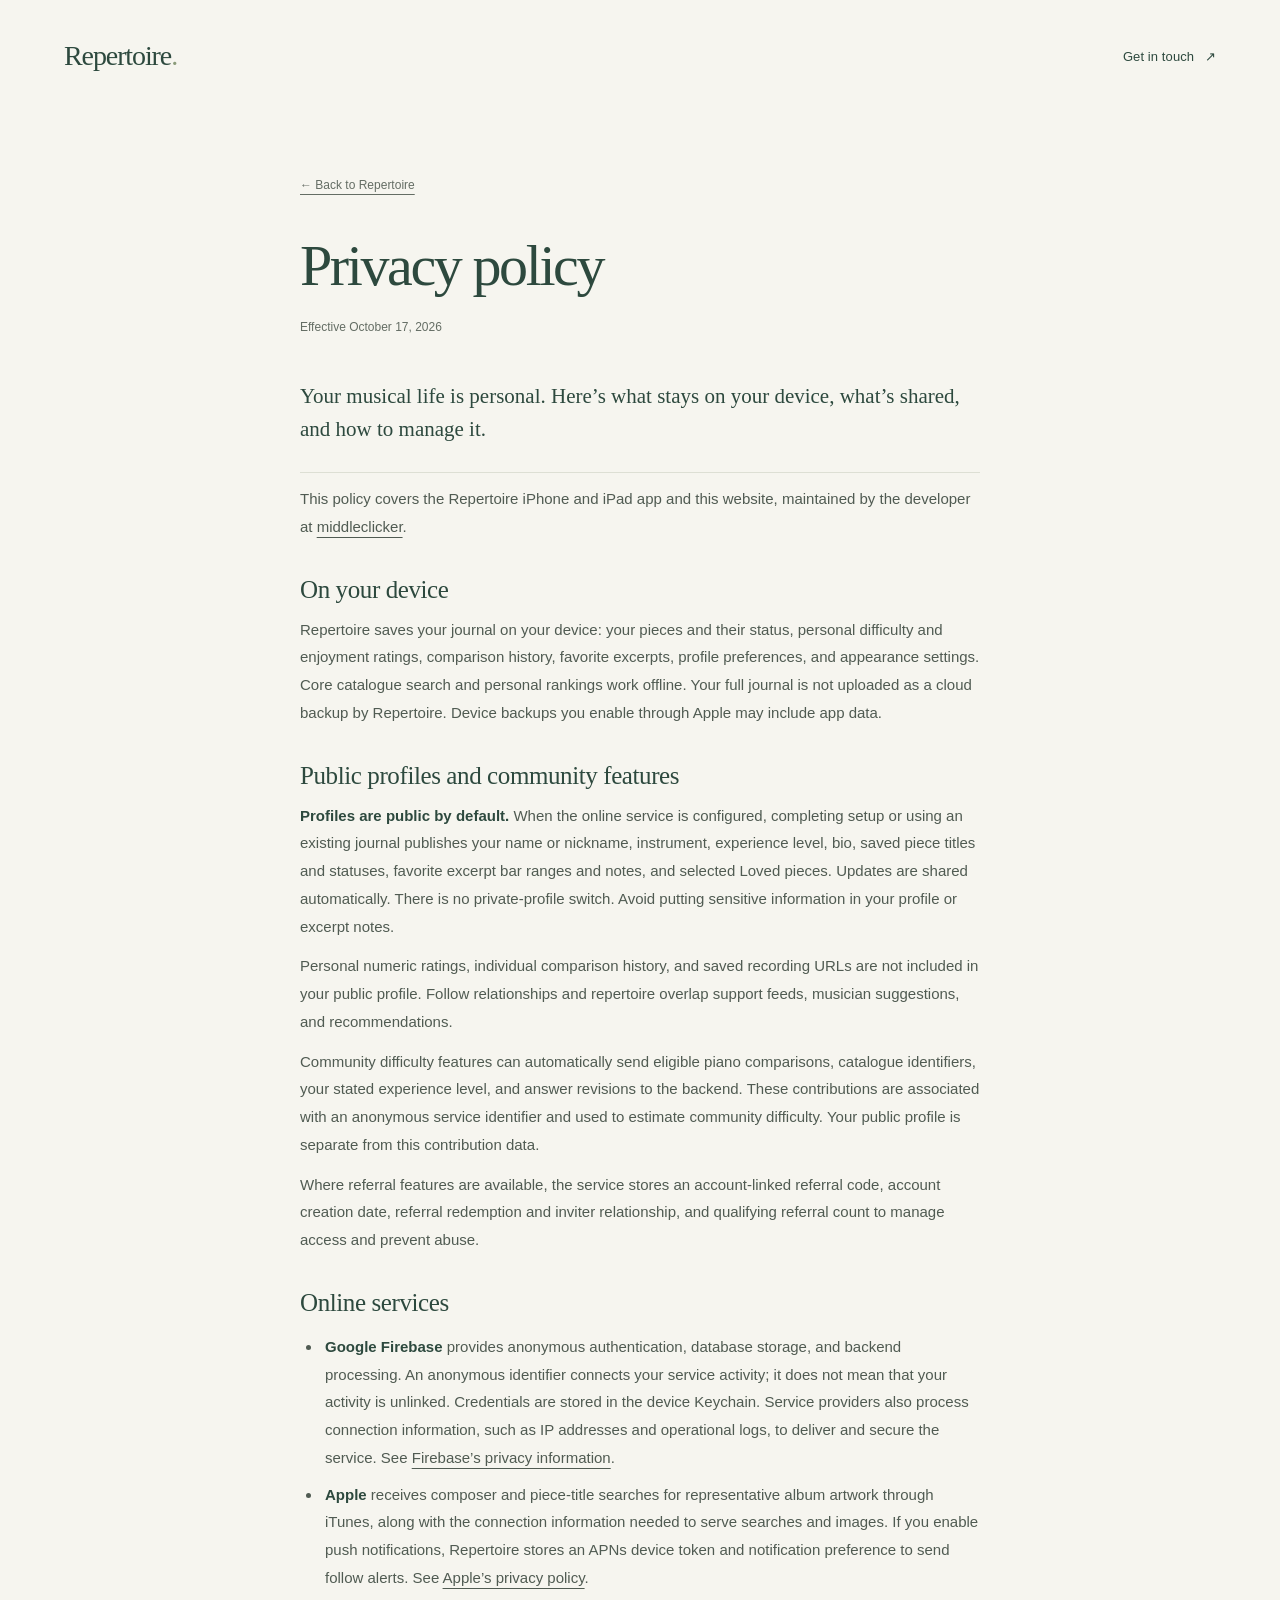
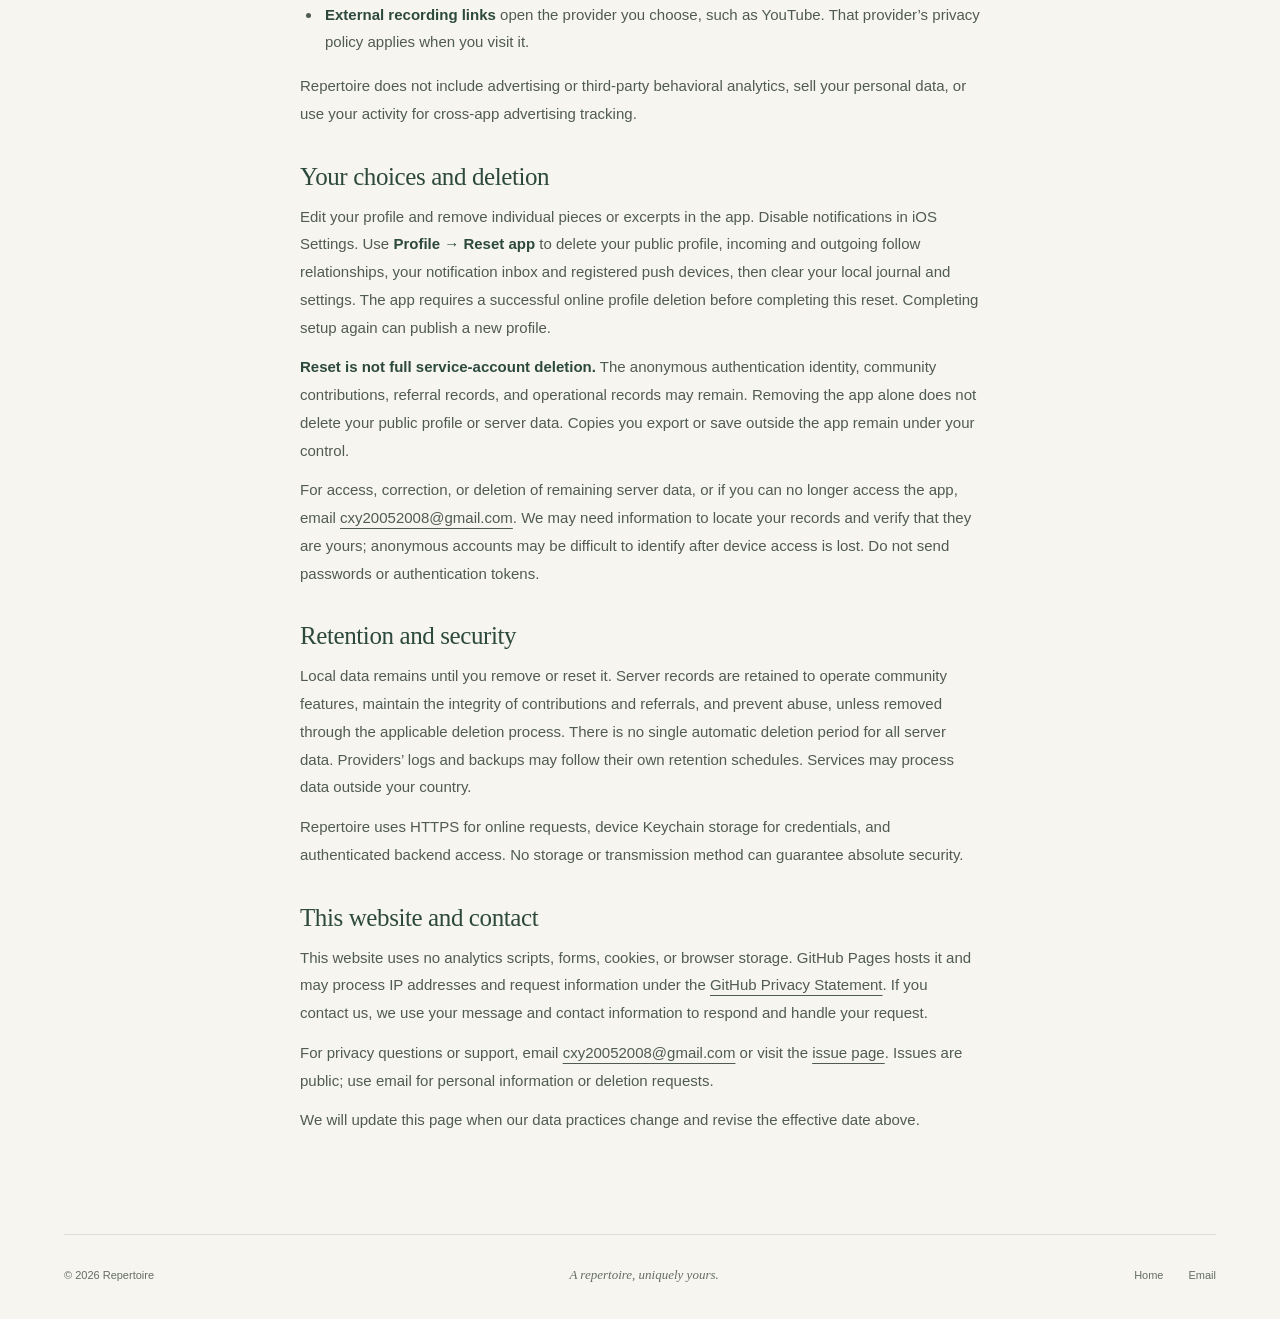
==== privacy/index.html @ 6a47030c "Create minimal Repertoire website and privacy policy" ====
<!doctype html>
<html lang="en">
<head>
  <meta charset="utf-8">
  <meta name="viewport" content="width=device-width, initial-scale=1">
  <meta name="theme-color" content="#f6f5ef">
  <title>Privacy policy — Repertoire</title>
  <meta name="description" content="How Repertoire handles your repertoire, public profile, community contributions, and privacy choices.">
  <link rel="icon" type="image/png" href="../assets/app-icon.png">
  <link rel="stylesheet" href="../styles.css">
</head>
<body>
  <a class="skip-link" href="#main">Skip to content</a>
  <div class="page">
    <header class="site-header">
      <a class="wordmark" href="../" aria-label="Repertoire home">Repertoire<span aria-hidden="true">.</span></a>
      <a class="quiet-link" href="https://github.com/middleclicker/RepertoirePublic/issues">Get in touch <span aria-hidden="true">↗</span></a>
    </header>
    <main id="main" class="policy">
      <a class="back-link" href="../">← Back to Repertoire</a>
      <h1>Privacy policy</h1>
      <p class="updated">Effective October 17, 2026</p>
      <p class="summary">Your musical life is personal. Here’s what stays on your device, what’s shared, and how to manage it.</p>
      <p>This policy covers the Repertoire iPhone and iPad app and this website, maintained by the developer at <a href="https://github.com/middleclicker">middleclicker</a>.</p>

      <h2>On your device</h2>
      <p>Repertoire saves your journal on your device: your pieces and their status, personal difficulty and enjoyment ratings, comparison history, favorite excerpts, profile preferences, and appearance settings. Core catalogue search and personal rankings work offline. Your full journal is not uploaded as a cloud backup by Repertoire. Device backups you enable through Apple may include app data.</p>

      <h2>Public profiles and community features</h2>
      <p><strong>Profiles are public by default.</strong> When the online service is configured, completing setup or using an existing journal publishes your name or nickname, instrument, experience level, bio, saved piece titles and statuses, favorite excerpt bar ranges and notes, and selected Loved pieces. Updates are shared automatically. There is no private-profile switch. Avoid putting sensitive information in your profile or excerpt notes.</p>
      <p>Personal numeric ratings, individual comparison history, and saved recording URLs are not included in your public profile. Follow relationships and repertoire overlap support feeds, musician suggestions, and recommendations.</p>
      <p>Community difficulty features can automatically send eligible piano comparisons, catalogue identifiers, your stated experience level, and answer revisions to the backend. These contributions are associated with an anonymous service identifier and used to estimate community difficulty. Your public profile is separate from this contribution data.</p>
      <p>Where referral features are available, the service stores an account-linked referral code, account creation date, referral redemption and inviter relationship, and qualifying referral count to manage access and prevent abuse.</p>

      <h2>Online services</h2>
      <ul>
        <li><strong>Google Firebase</strong> provides anonymous authentication, database storage, and backend processing. An anonymous identifier connects your service activity; it does not mean that your activity is unlinked. Credentials are stored in the device Keychain. Service providers also process connection information, such as IP addresses and operational logs, to deliver and secure the service. See <a href="https://firebase.google.com/support/privacy">Firebase’s privacy information</a>.</li>
        <li><strong>Apple</strong> receives composer and piece-title searches for representative album artwork through iTunes, along with the connection information needed to serve searches and images. If you enable push notifications, Repertoire stores an APNs device token and notification preference to send follow alerts. See <a href="https://www.apple.com/legal/privacy/">Apple’s privacy policy</a>.</li>
        <li><strong>External recording links</strong> open the provider you choose, such as YouTube. That provider’s privacy policy applies when you visit it.</li>
      </ul>
      <p>Repertoire does not include advertising or third-party behavioral analytics, sell your personal data, or use your activity for cross-app advertising tracking.</p>

      <h2>Your choices and deletion</h2>
      <p>Edit your profile and remove individual pieces or excerpts in the app. Disable notifications in iOS Settings. Use <strong>Profile → Reset app</strong> to delete your public profile, incoming and outgoing follow relationships, your notification inbox and registered push devices, then clear your local journal and settings. The app requires a successful online profile deletion before completing this reset. Completing setup again can publish a new profile.</p>
      <p><strong>Reset is not full service-account deletion.</strong> The anonymous authentication identity, community contributions, referral records, and operational records may remain. Removing the app alone does not delete your public profile or server data. Copies you export or save outside the app remain under your control.</p>
      <p>For access, correction, or deletion of remaining server data, or if you can no longer access the app, email <a href="mailto:cxy20052008@gmail.com">cxy20052008@gmail.com</a>. We may need information to locate your records and verify that they are yours; anonymous accounts may be difficult to identify after device access is lost. Do not send passwords or authentication tokens.</p>

      <h2>Retention and security</h2>
      <p>Local data remains until you remove or reset it. Server records are retained to operate community features, maintain the integrity of contributions and referrals, and prevent abuse, unless removed through the applicable deletion process. There is no single automatic deletion period for all server data. Providers’ logs and backups may follow their own retention schedules. Services may process data outside your country.</p>
      <p>Repertoire uses HTTPS for online requests, device Keychain storage for credentials, and authenticated backend access. No storage or transmission method can guarantee absolute security.</p>

      <h2>This website and contact</h2>
      <p>This website uses no analytics scripts, forms, cookies, or browser storage. GitHub Pages hosts it and may process IP addresses and request information under the <a href="https://docs.github.com/en/site-policy/privacy-policies/github-general-privacy-statement">GitHub Privacy Statement</a>. If you contact us, we use your message and contact information to respond and handle your request.</p>
      <p>For privacy questions or support, email <a href="mailto:cxy20052008@gmail.com">cxy20052008@gmail.com</a> or visit the <a href="https://github.com/middleclicker/RepertoirePublic/issues">issue page</a>. Issues are public; use email for personal information or deletion requests.</p>
      <p>We will update this page when our data practices change and revise the effective date above.</p>
    </main>
    <footer class="site-footer">
      <span>© 2026 Repertoire</span>
      <span class="footer-note">A repertoire, uniquely yours.</span>
      <nav aria-label="Footer"><a href="../">Home</a><a href="mailto:cxy20052008@gmail.com">Email</a></nav>
    </footer>
  </div>
</body>
</html>
---- styles.css ----
:root{color-scheme:light;--paper:#f6f5ef;--ink:#2d493e;--muted:#646d64;--line:#dddfd4;--green:#365b4b;font-family:-apple-system,BlinkMacSystemFont,"Segoe UI",sans-serif;color:var(--ink);background:var(--paper);font-synthesis:none}
*{box-sizing:border-box}
body{margin:0;-webkit-font-smoothing:antialiased}
a{color:inherit;text-decoration:none;text-underline-offset:5px}
a:hover{text-decoration:underline}
a:focus-visible{outline:2px solid var(--green);outline-offset:6px;border-radius:2px}
.skip-link{position:absolute;top:12px;left:12px;padding:12px;background:var(--paper);transform:translateY(-180%);z-index:2}
.skip-link:focus{transform:translateY(0)}
.page{max-width:1440px;padding:0 64px;margin:0 auto}
.home{min-height:100svh;display:flex;flex-direction:column}
.site-header{height:112px;display:flex;align-items:center;justify-content:space-between;gap:24px;flex-shrink:0}
.wordmark{font-family:Georgia,"Times New Roman",serif;font-size:28px;letter-spacing:-1.1px}
.wordmark span{color:#8b9b7a}
.quiet-link{font-size:13px;letter-spacing:.1px;padding:12px 0}
.quiet-link span{margin-left:7px}
.hero{flex:1;display:flex;flex-direction:column;align-items:center;justify-content:center;text-align:center;padding:42px 0 76px}
.app-mark{width:min(520px,100%);display:grid;place-items:center;position:relative;margin-bottom:36px}
.app-mark img{display:block;border-radius:21px;position:relative;box-shadow:0 8px 20px #2d493e12;outline:6px solid var(--paper)}
.staff{position:absolute;left:0;right:0;display:flex;flex-direction:column;gap:9px;opacity:.8;mask-image:linear-gradient(90deg,transparent,#000 20%,#000 80%,transparent)}
.staff i{display:block;height:1px;background:var(--line)}
.eyebrow{font-size:10px;font-weight:500;letter-spacing:2.2px;margin:0 0 27px;color:var(--muted)}
h1{font-family:Georgia,"Times New Roman",serif;font-size:clamp(52px,6.5vw,88px);font-weight:400;letter-spacing:-4px;line-height:1.08;margin:0}
h1 em{font-weight:400;color:var(--green)}
.intro{font-size:15px;line-height:1.85;color:var(--muted);margin:27px 0 30px;letter-spacing:.05px}
.platform{display:flex;align-items:center;gap:9px;font-size:11px;letter-spacing:.35px;margin:0;padding:11px 16px;background:#e9ece2;border:1px solid #dee3d7;border-radius:24px}
.site-footer{display:flex;align-items:center;justify-content:space-between;gap:24px;border-top:1px solid var(--line);padding:26px 0 30px;font-size:11px;color:var(--muted);flex-shrink:0}
.site-footer nav{display:flex;align-items:center;gap:25px}
.site-footer a{display:inline-block;padding:8px 0}
.footer-note{font-family:Georgia,"Times New Roman",serif;font-style:italic;font-size:13px}
.policy{max-width:680px;margin:58px auto 100px}
.back-link{display:inline-block;font-size:12px;margin-bottom:35px;color:var(--muted);padding:8px 0}
.policy h1{font-size:58px;letter-spacing:-2.4px}
.policy .updated{font-size:12px;color:var(--muted);margin:18px 0 42px}
.policy p,.policy li{font-size:15px;line-height:1.85;color:#505b52}
.policy h2{font-family:Georgia,"Times New Roman",serif;font-weight:400;font-size:25px;letter-spacing:-.4px;margin:35px 0 12px}
.policy p{margin:12px 0}
.policy ul{padding-left:22px}
.policy li{padding-left:3px;margin:9px 0}
.policy a{text-decoration:underline;overflow-wrap:anywhere}
.policy strong{font-weight:600;color:var(--ink)}
.policy .summary{font-family:Georgia,"Times New Roman",serif;font-size:21px;line-height:1.6;color:var(--ink);padding-bottom:25px;border-bottom:1px solid var(--line)}
@media(min-width:1600px){.hero{padding-top:70px;padding-bottom:100px}}
@media(max-width:700px){.page{padding:0 25px}.site-header{height:88px}.wordmark{font-size:25px}.quiet-link{font-size:12px}.hero{padding:45px 0 60px}.app-mark{margin-bottom:32px}.app-mark img{width:76px;height:76px;border-radius:18px}.eyebrow{font-size:8px;letter-spacing:1.7px;margin-bottom:24px}h1{font-size:clamp(45px,10.7vw,70px);letter-spacing:-2.3px}.intro{font-size:14px;max-width:330px;margin:24px 0 28px}.site-footer{gap:10px;flex-wrap:wrap;padding:22px 0;font-size:10px}.site-footer nav{gap:20px}.footer-note{display:none}.policy{margin:24px auto 65px}.policy h1{font-size:46px;letter-spacing:-1.8px}.policy .updated{margin-bottom:30px}.policy p,.policy li{font-size:14px}.policy .summary{font-size:20px}}
@media(max-width:360px){.page{padding:0 20px}.desktop-break{display:none}.eyebrow{letter-spacing:1.15px}.quiet-link{font-size:11px}.hero{padding-top:32px}.site-footer nav{gap:14px}}
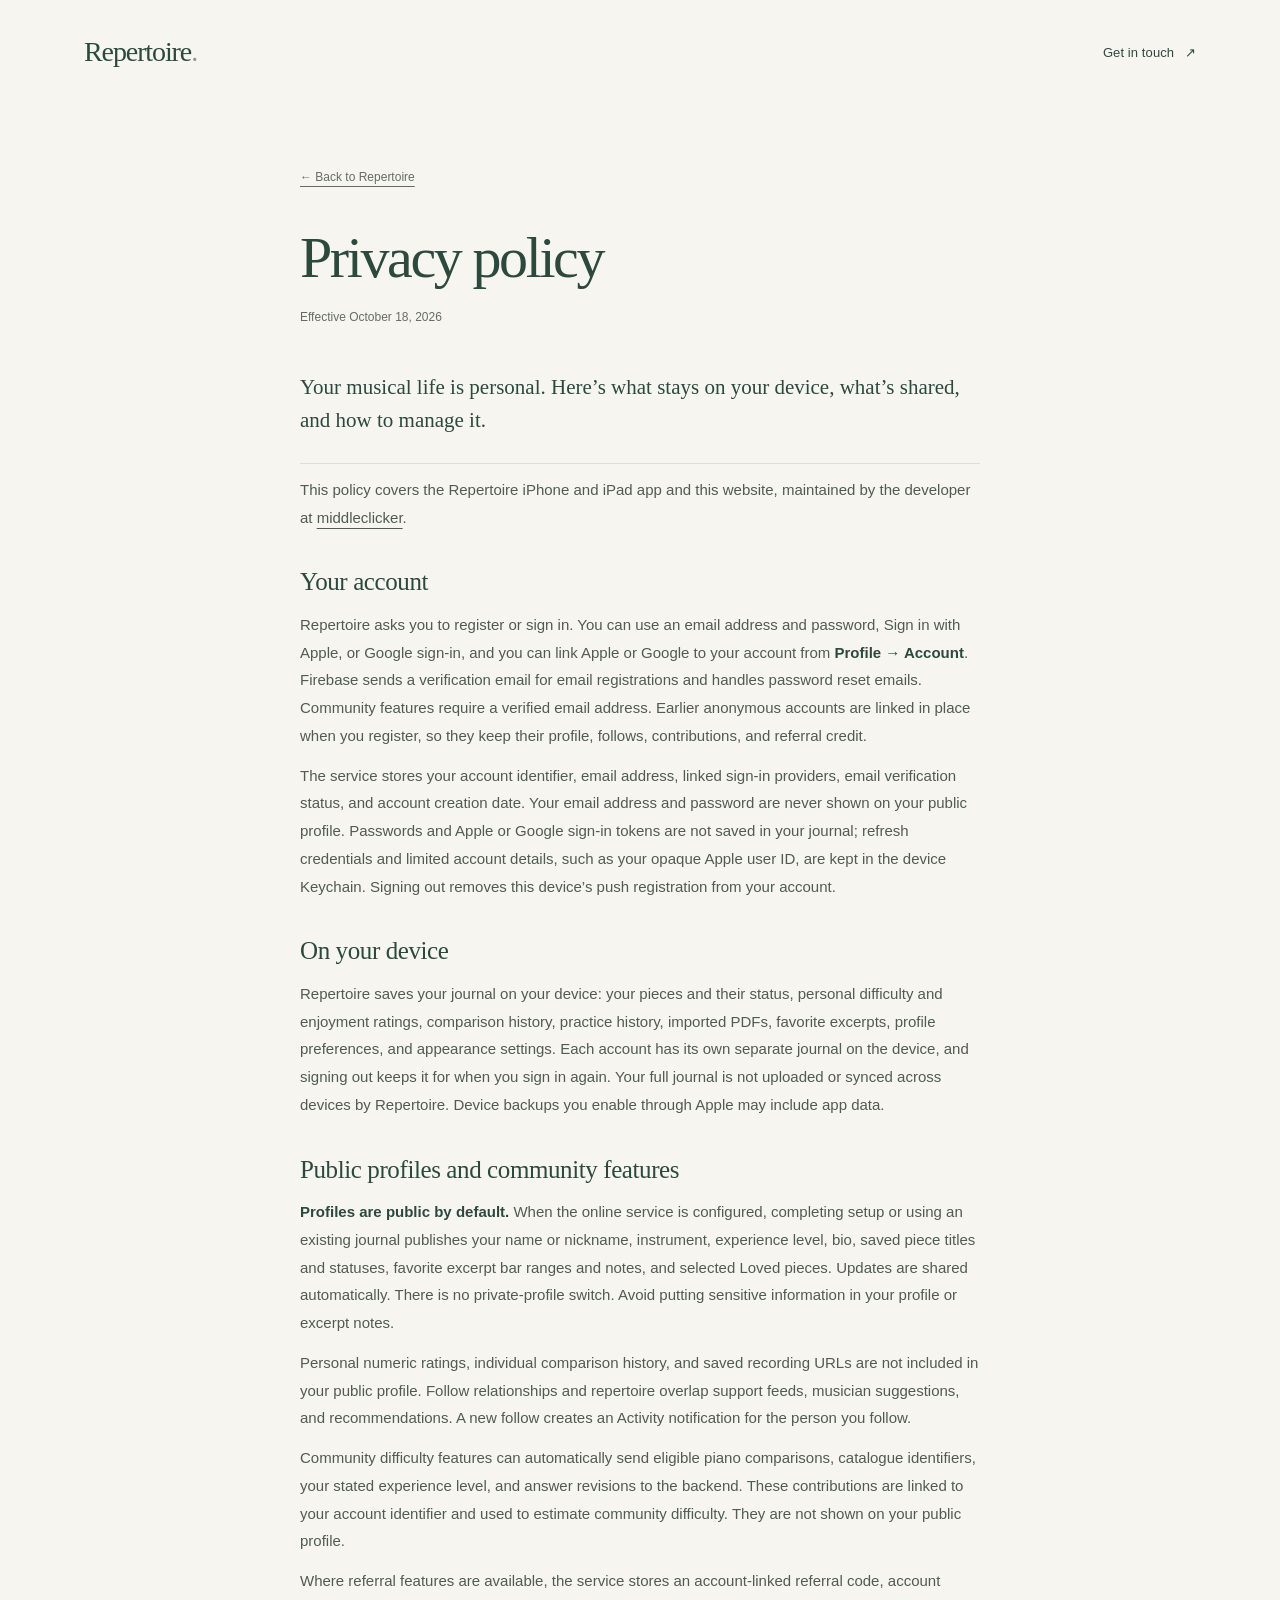
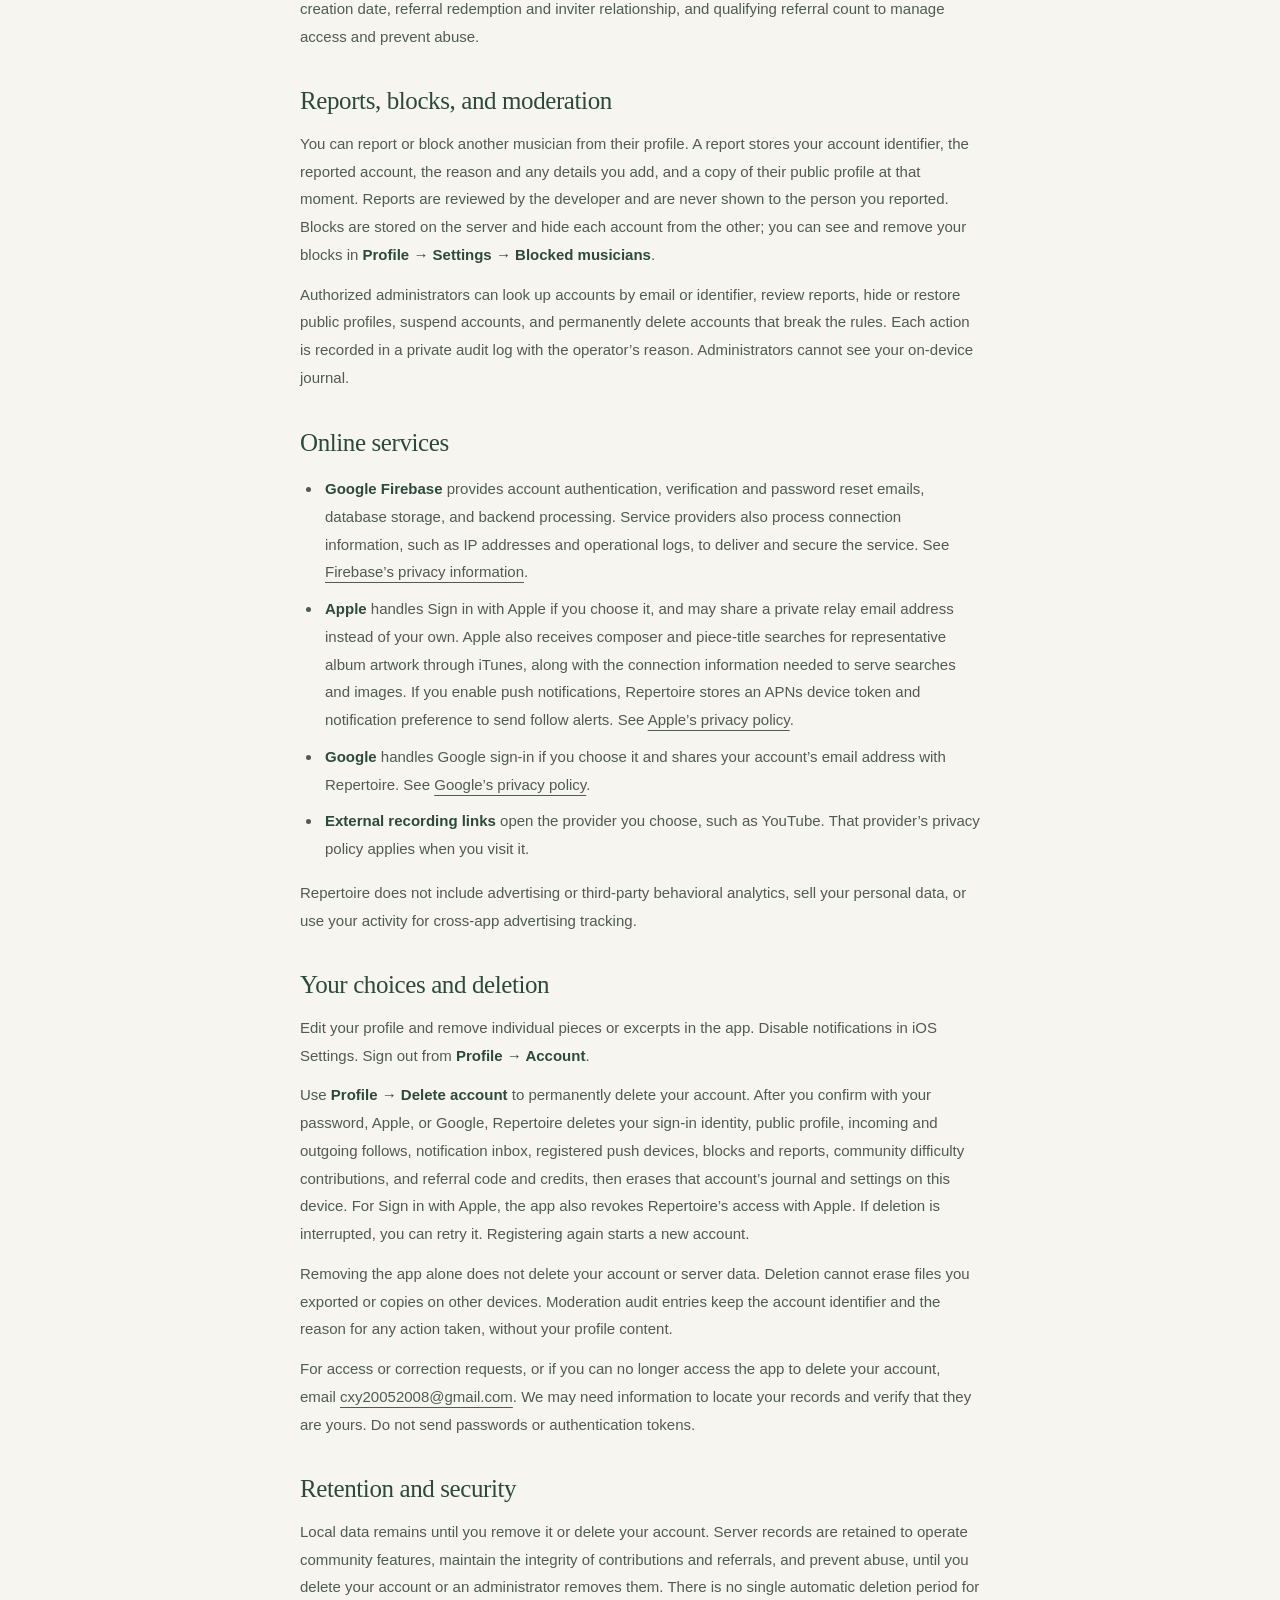
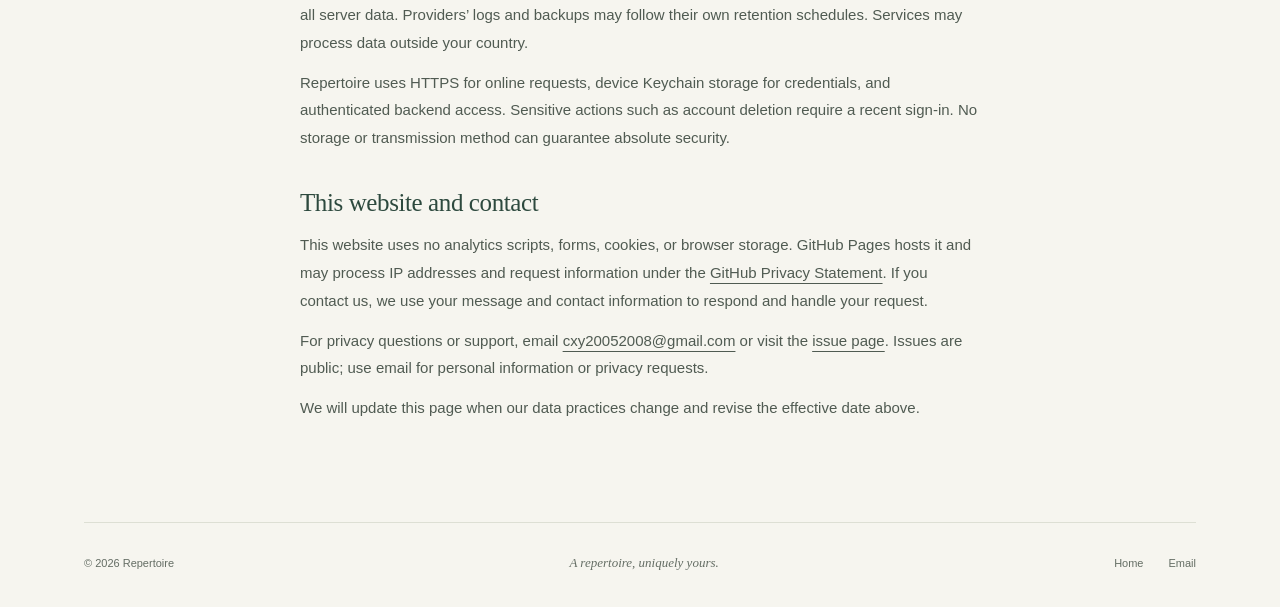
==== commit e61024ea: "Update privacy policy for accounts, deletion, and moderation Describe email, Apple and Google sign-i" ====
--- a/privacy/index.html
+++ b/privacy/index.html
@@ -5,7 +5,7 @@
   <meta name="viewport" content="width=device-width, initial-scale=1">
   <meta name="theme-color" content="#f6f5ef">
   <title>Privacy policy — Repertoire</title>
-  <meta name="description" content="How Repertoire handles your repertoire, public profile, community contributions, and privacy choices.">
+  <meta name="description" content="How Repertoire handles your account, repertoire, public profile, community contributions, and account deletion.">
   <link rel="icon" type="image/png" href="../assets/app-icon.png">
   <link rel="stylesheet" href="../styles.css">
 </head>
@@ -19,39 +19,49 @@
     <main id="main" class="policy">
       <a class="back-link" href="../">← Back to Repertoire</a>
       <h1>Privacy policy</h1>
-      <p class="updated">Effective October 17, 2026</p>
+      <p class="updated">Effective October 18, 2026</p>
       <p class="summary">Your musical life is personal. Here’s what stays on your device, what’s shared, and how to manage it.</p>
       <p>This policy covers the Repertoire iPhone and iPad app and this website, maintained by the developer at <a href="https://github.com/middleclicker">middleclicker</a>.</p>
 
+      <h2>Your account</h2>
+      <p>Repertoire asks you to register or sign in. You can use an email address and password, Sign in with Apple, or Google sign-in, and you can link Apple or Google to your account from <strong>Profile → Account</strong>. Firebase sends a verification email for email registrations and handles password reset emails. Community features require a verified email address. Earlier anonymous accounts are linked in place when you register, so they keep their profile, follows, contributions, and referral credit.</p>
+      <p>The service stores your account identifier, email address, linked sign-in providers, email verification status, and account creation date. Your email address and password are never shown on your public profile. Passwords and Apple or Google sign-in tokens are not saved in your journal; refresh credentials and limited account details, such as your opaque Apple user ID, are kept in the device Keychain. Signing out removes this device’s push registration from your account.</p>
+
       <h2>On your device</h2>
-      <p>Repertoire saves your journal on your device: your pieces and their status, personal difficulty and enjoyment ratings, comparison history, favorite excerpts, profile preferences, and appearance settings. Core catalogue search and personal rankings work offline. Your full journal is not uploaded as a cloud backup by Repertoire. Device backups you enable through Apple may include app data.</p>
+      <p>Repertoire saves your journal on your device: your pieces and their status, personal difficulty and enjoyment ratings, comparison history, practice history, imported PDFs, favorite excerpts, profile preferences, and appearance settings. Each account has its own separate journal on the device, and signing out keeps it for when you sign in again. Your full journal is not uploaded or synced across devices by Repertoire. Device backups you enable through Apple may include app data.</p>
 
       <h2>Public profiles and community features</h2>
       <p><strong>Profiles are public by default.</strong> When the online service is configured, completing setup or using an existing journal publishes your name or nickname, instrument, experience level, bio, saved piece titles and statuses, favorite excerpt bar ranges and notes, and selected Loved pieces. Updates are shared automatically. There is no private-profile switch. Avoid putting sensitive information in your profile or excerpt notes.</p>
-      <p>Personal numeric ratings, individual comparison history, and saved recording URLs are not included in your public profile. Follow relationships and repertoire overlap support feeds, musician suggestions, and recommendations.</p>
-      <p>Community difficulty features can automatically send eligible piano comparisons, catalogue identifiers, your stated experience level, and answer revisions to the backend. These contributions are associated with an anonymous service identifier and used to estimate community difficulty. Your public profile is separate from this contribution data.</p>
+      <p>Personal numeric ratings, individual comparison history, and saved recording URLs are not included in your public profile. Follow relationships and repertoire overlap support feeds, musician suggestions, and recommendations. A new follow creates an Activity notification for the person you follow.</p>
+      <p>Community difficulty features can automatically send eligible piano comparisons, catalogue identifiers, your stated experience level, and answer revisions to the backend. These contributions are linked to your account identifier and used to estimate community difficulty. They are not shown on your public profile.</p>
       <p>Where referral features are available, the service stores an account-linked referral code, account creation date, referral redemption and inviter relationship, and qualifying referral count to manage access and prevent abuse.</p>
+
+      <h2>Reports, blocks, and moderation</h2>
+      <p>You can report or block another musician from their profile. A report stores your account identifier, the reported account, the reason and any details you add, and a copy of their public profile at that moment. Reports are reviewed by the developer and are never shown to the person you reported. Blocks are stored on the server and hide each account from the other; you can see and remove your blocks in <strong>Profile → Settings → Blocked musicians</strong>.</p>
+      <p>Authorized administrators can look up accounts by email or identifier, review reports, hide or restore public profiles, suspend accounts, and permanently delete accounts that break the rules. Each action is recorded in a private audit log with the operator’s reason. Administrators cannot see your on-device journal.</p>
 
       <h2>Online services</h2>
       <ul>
-        <li><strong>Google Firebase</strong> provides anonymous authentication, database storage, and backend processing. An anonymous identifier connects your service activity; it does not mean that your activity is unlinked. Credentials are stored in the device Keychain. Service providers also process connection information, such as IP addresses and operational logs, to deliver and secure the service. See <a href="https://firebase.google.com/support/privacy">Firebase’s privacy information</a>.</li>
-        <li><strong>Apple</strong> receives composer and piece-title searches for representative album artwork through iTunes, along with the connection information needed to serve searches and images. If you enable push notifications, Repertoire stores an APNs device token and notification preference to send follow alerts. See <a href="https://www.apple.com/legal/privacy/">Apple’s privacy policy</a>.</li>
+        <li><strong>Google Firebase</strong> provides account authentication, verification and password reset emails, database storage, and backend processing. Service providers also process connection information, such as IP addresses and operational logs, to deliver and secure the service. See <a href="https://firebase.google.com/support/privacy">Firebase’s privacy information</a>.</li>
+        <li><strong>Apple</strong> handles Sign in with Apple if you choose it, and may share a private relay email address instead of your own. Apple also receives composer and piece-title searches for representative album artwork through iTunes, along with the connection information needed to serve searches and images. If you enable push notifications, Repertoire stores an APNs device token and notification preference to send follow alerts. See <a href="https://www.apple.com/legal/privacy/">Apple’s privacy policy</a>.</li>
+        <li><strong>Google</strong> handles Google sign-in if you choose it and shares your account’s email address with Repertoire. See <a href="https://policies.google.com/privacy">Google’s privacy policy</a>.</li>
         <li><strong>External recording links</strong> open the provider you choose, such as YouTube. That provider’s privacy policy applies when you visit it.</li>
       </ul>
       <p>Repertoire does not include advertising or third-party behavioral analytics, sell your personal data, or use your activity for cross-app advertising tracking.</p>
 
       <h2>Your choices and deletion</h2>
-      <p>Edit your profile and remove individual pieces or excerpts in the app. Disable notifications in iOS Settings. Use <strong>Profile → Reset app</strong> to delete your public profile, incoming and outgoing follow relationships, your notification inbox and registered push devices, then clear your local journal and settings. The app requires a successful online profile deletion before completing this reset. Completing setup again can publish a new profile.</p>
-      <p><strong>Reset is not full service-account deletion.</strong> The anonymous authentication identity, community contributions, referral records, and operational records may remain. Removing the app alone does not delete your public profile or server data. Copies you export or save outside the app remain under your control.</p>
-      <p>For access, correction, or deletion of remaining server data, or if you can no longer access the app, email <a href="mailto:cxy20052008@gmail.com">cxy20052008@gmail.com</a>. We may need information to locate your records and verify that they are yours; anonymous accounts may be difficult to identify after device access is lost. Do not send passwords or authentication tokens.</p>
+      <p>Edit your profile and remove individual pieces or excerpts in the app. Disable notifications in iOS Settings. Sign out from <strong>Profile → Account</strong>.</p>
+      <p>Use <strong>Profile → Delete account</strong> to permanently delete your account. After you confirm with your password, Apple, or Google, Repertoire deletes your sign-in identity, public profile, incoming and outgoing follows, notification inbox, registered push devices, blocks and reports, community difficulty contributions, and referral code and credits, then erases that account’s journal and settings on this device. For Sign in with Apple, the app also revokes Repertoire’s access with Apple. If deletion is interrupted, you can retry it. Registering again starts a new account.</p>
+      <p>Removing the app alone does not delete your account or server data. Deletion cannot erase files you exported or copies on other devices. Moderation audit entries keep the account identifier and the reason for any action taken, without your profile content.</p>
+      <p>For access or correction requests, or if you can no longer access the app to delete your account, email <a href="mailto:cxy20052008@gmail.com">cxy20052008@gmail.com</a>. We may need information to locate your records and verify that they are yours. Do not send passwords or authentication tokens.</p>
 
       <h2>Retention and security</h2>
-      <p>Local data remains until you remove or reset it. Server records are retained to operate community features, maintain the integrity of contributions and referrals, and prevent abuse, unless removed through the applicable deletion process. There is no single automatic deletion period for all server data. Providers’ logs and backups may follow their own retention schedules. Services may process data outside your country.</p>
-      <p>Repertoire uses HTTPS for online requests, device Keychain storage for credentials, and authenticated backend access. No storage or transmission method can guarantee absolute security.</p>
+      <p>Local data remains until you remove it or delete your account. Server records are retained to operate community features, maintain the integrity of contributions and referrals, and prevent abuse, until you delete your account or an administrator removes them. There is no single automatic deletion period for all server data. Providers’ logs and backups may follow their own retention schedules. Services may process data outside your country.</p>
+      <p>Repertoire uses HTTPS for online requests, device Keychain storage for credentials, and authenticated backend access. Sensitive actions such as account deletion require a recent sign-in. No storage or transmission method can guarantee absolute security.</p>
 
       <h2>This website and contact</h2>
       <p>This website uses no analytics scripts, forms, cookies, or browser storage. GitHub Pages hosts it and may process IP addresses and request information under the <a href="https://docs.github.com/en/site-policy/privacy-policies/github-general-privacy-statement">GitHub Privacy Statement</a>. If you contact us, we use your message and contact information to respond and handle your request.</p>
-      <p>For privacy questions or support, email <a href="mailto:cxy20052008@gmail.com">cxy20052008@gmail.com</a> or visit the <a href="https://github.com/middleclicker/RepertoirePublic/issues">issue page</a>. Issues are public; use email for personal information or deletion requests.</p>
+      <p>For privacy questions or support, email <a href="mailto:cxy20052008@gmail.com">cxy20052008@gmail.com</a> or visit the <a href="https://github.com/middleclicker/RepertoirePublic/issues">issue page</a>. Issues are public; use email for personal information or privacy requests.</p>
       <p>We will update this page when our data practices change and revise the effective date above.</p>
     </main>
     <footer class="site-footer">
--- a/styles.css
+++ b/styles.css
@@ -1,44 +1,289 @@
-:root{color-scheme:light;--paper:#f6f5ef;--ink:#2d493e;--muted:#646d64;--line:#dddfd4;--green:#365b4b;font-family:-apple-system,BlinkMacSystemFont,"Segoe UI",sans-serif;color:var(--ink);background:var(--paper);font-synthesis:none}
+:root{color-scheme:light;--paper:#f6f5ef;--paper-2:#eef0e7;--ink:#2d493e;--muted:#646d64;--line:#dddfd4;--green:#365b4b;--sage:#8b9b7a;--deep:#233a31;--serif:Georgia,"Times New Roman",serif;font-family:-apple-system,BlinkMacSystemFont,"Segoe UI",sans-serif;color:var(--ink);background:var(--paper);font-synthesis:none}
 *{box-sizing:border-box}
-body{margin:0;-webkit-font-smoothing:antialiased}
+html{scroll-behavior:smooth;scroll-padding-top:24px}
+body{margin:0;-webkit-font-smoothing:antialiased;background:var(--paper);overflow-x:clip}
+img{max-width:100%}
 a{color:inherit;text-decoration:none;text-underline-offset:5px}
 a:hover{text-decoration:underline}
-a:focus-visible{outline:2px solid var(--green);outline-offset:6px;border-radius:2px}
+a:focus-visible,button:focus-visible{outline:2px solid var(--green);outline-offset:4px;border-radius:4px}
 .skip-link{position:absolute;top:12px;left:12px;padding:12px;background:var(--paper);transform:translateY(-180%);z-index:2}
 .skip-link:focus{transform:translateY(0)}
-.page{max-width:1440px;padding:0 64px;margin:0 auto}
-.home{min-height:100svh;display:flex;flex-direction:column}
-.site-header{height:112px;display:flex;align-items:center;justify-content:space-between;gap:24px;flex-shrink:0}
-.wordmark{font-family:Georgia,"Times New Roman",serif;font-size:28px;letter-spacing:-1.1px}
-.wordmark span{color:#8b9b7a}
+.page{max-width:1240px;padding:0 64px;margin:0 auto}
+
+/* Header */
+.site-header{height:104px;display:flex;align-items:center;justify-content:space-between;gap:24px;flex-shrink:0}
+.wordmark{font-family:var(--serif);font-size:28px;letter-spacing:-1.1px}
+.wordmark span{color:var(--sage)}
+.site-nav{display:flex;gap:32px;font-size:13px;color:var(--muted)}
+.site-nav a{padding:10px 0}
+.site-nav a:hover{color:var(--ink)}
 .quiet-link{font-size:13px;letter-spacing:.1px;padding:12px 0}
 .quiet-link span{margin-left:7px}
-.hero{flex:1;display:flex;flex-direction:column;align-items:center;justify-content:center;text-align:center;padding:42px 0 76px}
+
+/* Shared type */
+.eyebrow{font-size:10px;font-weight:500;letter-spacing:2.2px;margin:0 0 22px;color:var(--muted)}
+h1,h2{font-family:var(--serif);font-weight:400;margin:0}
+h1{font-size:clamp(52px,6.2vw,84px);letter-spacing:-3.5px;line-height:1.06}
+h2{font-size:clamp(36px,4.2vw,56px);letter-spacing:-2px;line-height:1.08}
+h1 em,h2 em{color:var(--green)}
+h3{font-size:17px;font-weight:600;letter-spacing:-.2px;margin:0 0 8px}
+.text-link{font-size:13px;font-weight:500;color:var(--green);padding:10px 0;display:inline-block}
+.text-link span{display:inline-block;margin-left:5px;transition:transform .2s}
+.text-link:hover span{transform:translateY(2px)}
+.platform{display:inline-flex;align-items:center;gap:9px;font-size:12px;letter-spacing:.3px;padding:12px 18px;background:#e9ece2;border:1px solid #dee3d7;border-radius:24px}
+.button{display:inline-flex;align-items:center;gap:8px;background:var(--ink);color:var(--paper);font-size:14px;font-weight:500;padding:15px 26px;border-radius:30px;transition:background .2s,transform .2s}
+.button:hover{background:var(--deep);text-decoration:none;transform:translateY(-1px)}
+
+/* Staff motif */
+.staff{position:absolute;left:0;right:0;display:flex;flex-direction:column;gap:9px;opacity:.8;mask-image:linear-gradient(90deg,transparent,#000 20%,#000 80%,transparent);-webkit-mask-image:linear-gradient(90deg,transparent,#000 20%,#000 80%,transparent)}
+.staff i{display:block;height:1px;background:var(--line)}
+.staff.wide{gap:34px;top:50%;transform:translateY(-50%);left:-10%;right:-30%}
+
+/* Phone frame */
+.phone{margin:0;border-radius:42px;padding:9px;background:#1f2a25;box-shadow:0 30px 60px -20px #2d493e4d,0 10px 20px -10px #2d493e33;aspect-ratio:1206/2622;overflow:hidden}
+.phone img{display:block;width:100%;height:100%;object-fit:cover;border-radius:33px;background:#f2f2f7}
+
+/* Hero */
+.hero-split{display:grid;grid-template-columns:1.05fr .95fr;align-items:center;gap:40px;min-height:calc(100svh - 104px);max-height:900px;padding-top:20px;padding-bottom:60px}
+.lede{font-size:17px;line-height:1.75;color:var(--muted);margin:28px 0 34px;max-width:470px}
+.hero-actions{display:flex;align-items:center;gap:26px;flex-wrap:wrap}
+.hero-visual{position:relative;height:620px;display:flex;justify-content:center;align-items:center}
+.hero-visual .phone{position:absolute;width:268px}
+.phone-front{transform:translateX(40px) rotate(2deg);z-index:2}
+.phone-back{transform:translateX(-140px) translateY(30px) rotate(-6deg) scale(.88);opacity:.95}
+.float-chip{position:absolute;z-index:3;display:flex;align-items:center;gap:10px;background:#fffffcee;backdrop-filter:blur(10px);-webkit-backdrop-filter:blur(10px);border:1px solid var(--line);border-radius:16px;padding:12px 16px;font-size:12px;box-shadow:0 14px 30px -12px #2d493e40;animation:drift 7s ease-in-out infinite}
+.float-chip strong{font-size:22px;font-weight:600;letter-spacing:-.5px}
+.float-chip span{color:var(--muted)}
+.float-chip img{border-radius:7px}
+.chip-score{right:-4px;top:150px}
+.chip-note{left:4%;bottom:70px;animation-delay:-3.5s}
+@keyframes drift{0%,100%{translate:0 0}50%{translate:0 -8px}}
+
+/* Facts */
+.facts dl{display:grid;grid-template-columns:repeat(4,1fr);margin:0;border-top:1px solid var(--line);border-bottom:1px solid var(--line)}
+.facts dl>div{padding:34px 24px 32px;border-left:1px solid var(--line)}
+.facts dl>div:first-child{border-left:0;padding-left:0}
+.facts dt{font-family:var(--serif);font-size:44px;letter-spacing:-1.5px;color:var(--green)}
+.facts dd{margin:6px 0 0;font-size:13px;line-height:1.5;color:var(--muted)}
+
+/* Sections */
+.band{padding-top:130px;padding-bottom:40px}
+.section-head{max-width:660px;margin-bottom:56px}
+.section-head>p:last-child{font-size:16px;line-height:1.75;color:var(--muted);margin:22px 0 0}
+
+.shelves{display:grid;grid-template-columns:repeat(3,1fr);gap:20px}
+.shelf{background:#fbfaf6;border:1px solid var(--line);border-radius:24px;padding:30px 28px 26px;transition:transform .25s,box-shadow .25s}
+.shelf:hover{transform:translateY(-3px);box-shadow:0 18px 40px -24px #2d493e55}
+.shelf-index{font-family:var(--serif);font-style:italic;color:var(--sage);font-size:18px;display:block;margin-bottom:18px}
+.shelf>p{font-size:14px;line-height:1.7;color:var(--muted);margin:0 0 22px;min-height:72px}
+.mini-list{list-style:none;margin:0;padding:0;border-top:1px solid var(--line)}
+.mini-list li{display:flex;justify-content:space-between;gap:12px;padding:12px 0;border-bottom:1px solid var(--line);font-size:13px}
+.mini-list li:last-child{border-bottom:0}
+.mini-list b{color:var(--green);font-weight:600}
+.mini-list small{color:var(--muted);font-size:12px;text-align:right}
+
+/* Ranking demo */
+.feature-dark{background:var(--ink);color:var(--paper);margin-top:130px;padding:120px 0;position:relative;overflow:hidden}
+.feature-dark::before{content:"";position:absolute;inset:0;background:repeating-linear-gradient(180deg,transparent 0 47px,#ffffff0d 47px 48px);mask-image:radial-gradient(ellipse at 80% 50%,#000,transparent 70%);-webkit-mask-image:radial-gradient(ellipse at 80% 50%,#000,transparent 70%)}
+.feature-dark .eyebrow{color:#b8c4b2}
+.feature-dark h2 em{color:#c9d6bf}
+.feature-grid{display:grid;grid-template-columns:1fr 1fr;gap:80px;align-items:center;position:relative}
+.feature-copy>p{font-size:16px;line-height:1.8;color:#d5dccf;margin:24px 0 28px}
+.ticks{list-style:none;padding:0;margin:0}
+.ticks li{position:relative;padding:12px 0 12px 30px;border-top:1px solid #ffffff1f;font-size:14px;line-height:1.6;color:#d5dccf}
+.ticks li::before{content:"";position:absolute;left:2px;top:19px;width:12px;height:7px;border-left:1.5px solid #c9d6bf;border-bottom:1.5px solid #c9d6bf;transform:rotate(-45deg)}
+
+.demo{display:grid;gap:16px}
+.demo-card,.demo-list{background:#f2f2f7;color:#1c1c1e;border-radius:26px;padding:22px}
+.demo-card{box-shadow:0 30px 60px -30px #0008}
+.demo-top{display:flex;justify-content:space-between;align-items:center;margin-bottom:14px}
+.demo-label{font-size:10px;letter-spacing:2px;text-transform:uppercase;color:var(--green);font-weight:600}
+.demo-reset{font:inherit;font-size:13px;color:var(--green);background:none;border:0;padding:6px 0;cursor:pointer}
+.demo-piece{background:#fff;border-radius:18px;padding:16px 18px;margin:0 0 18px}
+.demo-piece strong{display:block;font-size:16px;font-weight:600}
+.demo-piece span{display:block;color:#8a8a8e;font-size:14px;margin-top:4px}
+.demo-q{font-size:14px;color:#6c6c70;font-weight:500;margin:0 0 10px 4px}
+.demo-q strong{color:#1c1c1e}
+.choice-row{display:grid;grid-template-columns:repeat(3,1fr);gap:8px}
+.choice-row button,.choice-col button{font:inherit;font-size:15px;color:var(--green);background:#fff;border:0;cursor:pointer;transition:background .15s}
+.choice-row button{border-radius:14px;padding:16px 8px;font-weight:500}
+.choice-col{background:#fff;border-radius:18px;overflow:hidden}
+.choice-col button{display:block;width:100%;text-align:left;padding:15px 18px;border-top:1px solid #e5e5ea}
+.choice-col button:first-child{border-top:0}
+.choice-row button:hover,.choice-col button:hover{background:#e8efe9}
+.demo-hint{font-size:12px;color:#8a8a8e;margin:10px 4px 0}
+.demo-step[hidden]{display:none}
+.demo-list{list-style:none;margin:0;padding:8px 22px}
+.demo-list li{display:grid;grid-template-columns:42px 1fr auto;align-items:center;gap:14px;padding:12px 0;border-top:1px solid #e5e5ea;transition:background .4s}
+.demo-list li:first-child{border-top:0}
+.demo-list .art{width:42px;height:42px;border-radius:9px;display:grid;place-items:center;color:#fff;font-size:17px}
+.demo-list .t{font-size:14px;line-height:1.3}
+.demo-list .t small{display:block;color:#8a8a8e;font-size:12px;margin-top:2px}
+.demo-list .s{text-align:right;font-size:18px;font-weight:600;line-height:1}
+.demo-list .s small{display:block;font-size:10px;color:#8a8a8e;font-weight:400;margin-top:4px}
+.demo-list .cat{font-size:10px;letter-spacing:1.5px;text-transform:uppercase;color:#8a8a8e;padding:14px 0 4px;display:block;border:0}
+.demo-list li.new{animation:flash 1.6s ease}
+.demo-list li.new .t{font-weight:600}
+@keyframes flash{0%{background:#cfe0d3}100%{background:transparent}}
+
+/* Screens */
+.screens{display:grid;grid-template-columns:repeat(3,1fr);gap:48px;padding-top:110px;padding-bottom:20px}
+.screen{margin:0;display:flex;flex-direction:column;align-items:center;text-align:center}
+.screen .phone{width:min(260px,100%);transition:transform .3s}
+.screen:nth-child(2) .phone{transform:translateY(-28px)}
+.screen:hover .phone{transform:translateY(-8px)}
+.screen:nth-child(2):hover .phone{transform:translateY(-36px)}
+.screen figcaption{margin-top:28px;font-size:14px;line-height:1.6;color:var(--muted);max-width:260px}
+.screen figcaption strong{display:block;color:var(--ink);font-size:16px;margin-bottom:4px}
+
+/* Features */
+.features{display:grid;grid-template-columns:repeat(3,1fr);border-top:1px solid var(--line)}
+.features article{padding:36px 32px 38px 0;border-bottom:1px solid var(--line)}
+.features article:not(:nth-child(3n+1)){padding-left:32px;border-left:1px solid var(--line)}
+.features svg{width:38px;height:38px;color:var(--green);margin-bottom:20px;display:block}
+.features p{font-size:14px;line-height:1.7;color:var(--muted);margin:0}
+
+/* Themes */
+.themes{--t-bg:#f3ece8;--t-surface:#fbf6f1;--t-accent:#835c65;--t-s1:#997780;--t-s2:#ceb5b4;--t-s3:#e8dcce;--t-ink:#1c1c1e;--t-muted:#6c6c70;background:var(--t-bg);color:var(--t-ink);margin-top:130px;padding:120px 0;transition:background .5s,color .5s}
+.themes .eyebrow{color:var(--t-muted)}
+.themes h2 em{color:var(--t-accent);transition:color .5s}
+.themes-grid{display:grid;grid-template-columns:1.1fr .9fr;gap:70px;align-items:center}
+.themes-copy>p:not(.eyebrow){font-size:16px;line-height:1.8;color:var(--t-muted);margin:22px 0 30px;transition:color .5s}
+.era-tabs{display:flex;flex-wrap:wrap;gap:8px}
+.era-tabs button{font:inherit;font-size:13px;padding:9px 15px;border-radius:20px;border:1px solid color-mix(in srgb,var(--t-ink) 18%,transparent);background:transparent;color:var(--t-ink);cursor:pointer;transition:all .2s}
+.era-tabs button[aria-selected="true"]{background:var(--t-accent);border-color:var(--t-accent);color:var(--t-bg)}
+.themes .era-detail{font-family:var(--serif);font-style:italic;font-size:17px;margin:22px 0 18px;color:var(--t-muted)}
+.palette-list{display:grid;grid-template-columns:repeat(3,1fr);gap:12px}
+.palette{font:inherit;text-align:left;border-radius:18px;padding:12px 12px 14px;cursor:pointer;border:2px solid transparent;transition:transform .2s,border-color .2s}
+.palette:hover{transform:translateY(-2px)}
+.palette[aria-pressed="true"]{border-color:var(--t-accent)}
+.swatches{display:flex;height:44px;border-radius:11px;overflow:hidden;margin-bottom:12px}
+.swatches i{flex:1}
+.palette b{display:block;font-size:14px;font-weight:600}
+.palette small{display:block;font-size:12px;opacity:.7;margin-top:3px;line-height:1.35}
+
+.theme-preview{display:flex;justify-content:center}
+.preview-phone{width:330px;border-radius:44px;background:var(--t-bg);border:10px solid #1f2a25;padding:44px 22px 26px;box-shadow:0 40px 80px -30px #0006,0 0 0 1px color-mix(in srgb,var(--t-ink) 10%,transparent);transition:background .5s}
+.pv-eyebrow{font-size:10px;letter-spacing:2.4px;color:var(--t-accent);font-weight:600;margin:0 0 6px;transition:color .5s}
+.pv-title{font-family:var(--serif);font-size:28px;letter-spacing:-.8px;margin:0 0 18px}
+.pv-seg{display:grid;grid-template-columns:1fr 1fr;background:color-mix(in srgb,var(--t-ink) 7%,transparent);border-radius:12px;padding:3px;font-size:12px;font-weight:600;text-align:center;margin-bottom:18px}
+.pv-seg span{padding:8px}
+.pv-seg .on{background:var(--t-surface);border-radius:9px;box-shadow:0 1px 3px #0000001a}
+.pv-section{font-size:12px;color:var(--t-muted);margin:0 0 8px 4px;font-weight:600}
+.pv-card{background:var(--t-surface);border-radius:18px;padding:4px 14px;transition:background .5s}
+.pv-row{display:grid;grid-template-columns:40px 1fr auto;gap:12px;align-items:center;padding:11px 0;border-top:1px solid color-mix(in srgb,var(--t-ink) 9%,transparent)}
+.pv-row:first-child{border-top:0}
+.pv-row b{display:block;font-size:13px;font-weight:500}
+.pv-row small{display:block;font-size:11px;color:var(--t-muted);margin-top:2px}
+.pv-row em{font-style:normal;font-weight:600;font-size:16px}
+.pv-art{width:40px;height:40px;border-radius:9px;display:block;transition:background .5s}
+.pv-art.a1{background:linear-gradient(145deg,var(--t-s1),color-mix(in srgb,var(--t-s1) 60%,#000))}
+.pv-art.a2{background:linear-gradient(145deg,var(--t-s2),color-mix(in srgb,var(--t-s2) 60%,#000))}
+.pv-art.a3{background:linear-gradient(145deg,var(--t-accent),color-mix(in srgb,var(--t-accent) 55%,#000))}
+.pv-button{margin-top:22px;background:var(--t-accent);color:var(--t-bg);border-radius:26px;padding:15px 20px;font-size:14px;font-weight:600;display:flex;justify-content:space-between;transition:background .5s,color .5s}
+
+/* Promise */
+.promise{padding-top:130px;display:grid;grid-template-columns:1fr 1.3fr;gap:40px 70px;align-items:start}
+.promise h2{font-size:clamp(34px,3.6vw,48px)}
+.promise-points{display:grid;gap:0;border-top:1px solid var(--line)}
+.promise-points p{margin:0;padding:18px 0;border-bottom:1px solid var(--line);font-size:15px;line-height:1.65;color:var(--muted)}
+.promise-points strong{color:var(--ink);font-weight:600}
+.promise .text-link{grid-column:2}
+
+/* Closing */
+.closing{text-align:center;display:flex;flex-direction:column;align-items:center;padding-top:150px;padding-bottom:120px}
+.closing p{font-size:16px;color:var(--muted);margin:20px 0 32px;line-height:1.7}
 .app-mark{width:min(520px,100%);display:grid;place-items:center;position:relative;margin-bottom:36px}
 .app-mark img{display:block;border-radius:21px;position:relative;box-shadow:0 8px 20px #2d493e12;outline:6px solid var(--paper)}
-.staff{position:absolute;left:0;right:0;display:flex;flex-direction:column;gap:9px;opacity:.8;mask-image:linear-gradient(90deg,transparent,#000 20%,#000 80%,transparent)}
-.staff i{display:block;height:1px;background:var(--line)}
-.eyebrow{font-size:10px;font-weight:500;letter-spacing:2.2px;margin:0 0 27px;color:var(--muted)}
-h1{font-family:Georgia,"Times New Roman",serif;font-size:clamp(52px,6.5vw,88px);font-weight:400;letter-spacing:-4px;line-height:1.08;margin:0}
-h1 em{font-weight:400;color:var(--green)}
-.intro{font-size:15px;line-height:1.85;color:var(--muted);margin:27px 0 30px;letter-spacing:.05px}
-.platform{display:flex;align-items:center;gap:9px;font-size:11px;letter-spacing:.35px;margin:0;padding:11px 16px;background:#e9ece2;border:1px solid #dee3d7;border-radius:24px}
+
+/* Reveal */
+.reveal{opacity:0;transform:translateY(18px);transition:opacity .8s ease,transform .8s ease}
+.reveal.in{opacity:1;transform:none}
+
+/* Footer */
 .site-footer{display:flex;align-items:center;justify-content:space-between;gap:24px;border-top:1px solid var(--line);padding:26px 0 30px;font-size:11px;color:var(--muted);flex-shrink:0}
 .site-footer nav{display:flex;align-items:center;gap:25px}
 .site-footer a{display:inline-block;padding:8px 0}
-.footer-note{font-family:Georgia,"Times New Roman",serif;font-style:italic;font-size:13px}
+.footer-note{font-family:var(--serif);font-style:italic;font-size:13px}
+
+/* Privacy policy */
 .policy{max-width:680px;margin:58px auto 100px}
 .back-link{display:inline-block;font-size:12px;margin-bottom:35px;color:var(--muted);padding:8px 0}
 .policy h1{font-size:58px;letter-spacing:-2.4px}
 .policy .updated{font-size:12px;color:var(--muted);margin:18px 0 42px}
 .policy p,.policy li{font-size:15px;line-height:1.85;color:#505b52}
-.policy h2{font-family:Georgia,"Times New Roman",serif;font-weight:400;font-size:25px;letter-spacing:-.4px;margin:35px 0 12px}
+.policy h2{font-family:var(--serif);font-weight:400;font-size:25px;letter-spacing:-.4px;margin:35px 0 12px;line-height:1.3}
 .policy p{margin:12px 0}
 .policy ul{padding-left:22px}
 .policy li{padding-left:3px;margin:9px 0}
 .policy a{text-decoration:underline;overflow-wrap:anywhere}
 .policy strong{font-weight:600;color:var(--ink)}
-.policy .summary{font-family:Georgia,"Times New Roman",serif;font-size:21px;line-height:1.6;color:var(--ink);padding-bottom:25px;border-bottom:1px solid var(--line)}
-@media(min-width:1600px){.hero{padding-top:70px;padding-bottom:100px}}
-@media(max-width:700px){.page{padding:0 25px}.site-header{height:88px}.wordmark{font-size:25px}.quiet-link{font-size:12px}.hero{padding:45px 0 60px}.app-mark{margin-bottom:32px}.app-mark img{width:76px;height:76px;border-radius:18px}.eyebrow{font-size:8px;letter-spacing:1.7px;margin-bottom:24px}h1{font-size:clamp(45px,10.7vw,70px);letter-spacing:-2.3px}.intro{font-size:14px;max-width:330px;margin:24px 0 28px}.site-footer{gap:10px;flex-wrap:wrap;padding:22px 0;font-size:10px}.site-footer nav{gap:20px}.footer-note{display:none}.policy{margin:24px auto 65px}.policy h1{font-size:46px;letter-spacing:-1.8px}.policy .updated{margin-bottom:30px}.policy p,.policy li{font-size:14px}.policy .summary{font-size:20px}}
-@media(max-width:360px){.page{padding:0 20px}.desktop-break{display:none}.eyebrow{letter-spacing:1.15px}.quiet-link{font-size:11px}.hero{padding-top:32px}.site-footer nav{gap:14px}}
+.policy .summary{font-family:var(--serif);font-size:21px;line-height:1.6;color:var(--ink);padding-bottom:25px;border-bottom:1px solid var(--line)}
+
+@media(prefers-reduced-motion:reduce){*,*::before,*::after{animation:none!important;transition:none!important}html{scroll-behavior:auto}.reveal{opacity:1;transform:none}}
+
+@media(max-width:1020px){
+  .page{padding:0 40px}
+  .site-nav{display:none}
+  .hero-split{grid-template-columns:1fr;min-height:0;max-height:none;text-align:center;padding-top:30px}
+  .hero-copy{display:flex;flex-direction:column;align-items:center}
+  .hero-actions{justify-content:center}
+  .hero-visual{height:560px}
+  .facts dl{grid-template-columns:repeat(2,1fr)}
+  .facts dl>div:nth-child(3){border-left:0;padding-left:0}
+  .facts dl>div:nth-child(-n+2){border-bottom:1px solid var(--line)}
+  .feature-grid,.themes-grid{grid-template-columns:1fr;gap:56px}
+  .shelves{grid-template-columns:1fr}
+  .shelf>p{min-height:0}
+  .features{grid-template-columns:repeat(2,1fr)}
+  .features article,.features article:not(:nth-child(3n+1)){padding:32px 28px 34px 0;border-left:0}
+  .features article:nth-child(2n){padding-left:28px;border-left:1px solid var(--line)}
+  .screens{gap:24px}
+  .screen:nth-child(2) .phone{transform:none}
+  .promise{grid-template-columns:1fr}
+  .promise .text-link{grid-column:1}
+}
+
+@media(max-width:700px){
+  .page{padding:0 20px}
+  .site-header{height:84px}
+  .wordmark{font-size:25px}
+  .quiet-link{font-size:12px}
+  .eyebrow{font-size:9px;letter-spacing:1.7px}
+  h1{font-size:clamp(42px,11vw,64px);letter-spacing:-2.2px}
+  h2{letter-spacing:-1.3px}
+  .lede{font-size:15px}
+  .hero-visual{height:470px;margin:0 -20px;overflow:clip}
+  .staff.wide{left:0;right:0}
+  .hero-visual .phone{width:205px;border-radius:34px;padding:7px}
+  .hero-visual .phone img{border-radius:27px}
+  .phone-front{transform:translateX(32px) rotate(2deg)}
+  .phone-back{transform:translateX(-86px) translateY(24px) rotate(-6deg) scale(.86)}
+  .chip-score{right:10px;top:70px}
+  .chip-note{left:12px;bottom:36px}
+  .facts dt{font-size:34px}
+  .facts dl>div{padding:24px 14px 22px}
+  .band{padding-top:90px}
+  .section-head{margin-bottom:36px}
+  .feature-dark,.themes{margin-top:90px;padding:80px 0}
+  .demo-card{padding:16px;border-radius:22px}
+  .demo-list{padding:6px 16px}
+  .screens{grid-template-columns:1fr;gap:56px;padding-top:80px}
+  .features{grid-template-columns:1fr}
+  .features article,.features article:nth-child(2n),.features article:not(:nth-child(3n+1)){padding:28px 0;border-left:0}
+  .palette-list{grid-template-columns:1fr}
+  .palette{display:grid;grid-template-columns:96px 1fr;gap:14px;align-items:center}
+  .swatches{margin:0;height:40px}
+  .preview-phone{width:100%;max-width:330px}
+  .promise{padding-top:90px}
+  .closing{padding-top:100px;padding-bottom:90px}
+  .site-footer{gap:10px;flex-wrap:wrap;padding:22px 0;font-size:10px}
+  .site-footer nav{gap:20px}
+  .footer-note{display:none}
+  .policy{margin:24px auto 65px}
+  .policy h1{font-size:46px;letter-spacing:-1.8px}
+  .policy .updated{margin-bottom:30px}
+  .policy p,.policy li{font-size:14px}
+  .policy .summary{font-size:20px}
+}
+@media(max-width:360px){.quiet-link{font-size:11px}.site-footer nav{gap:14px}}
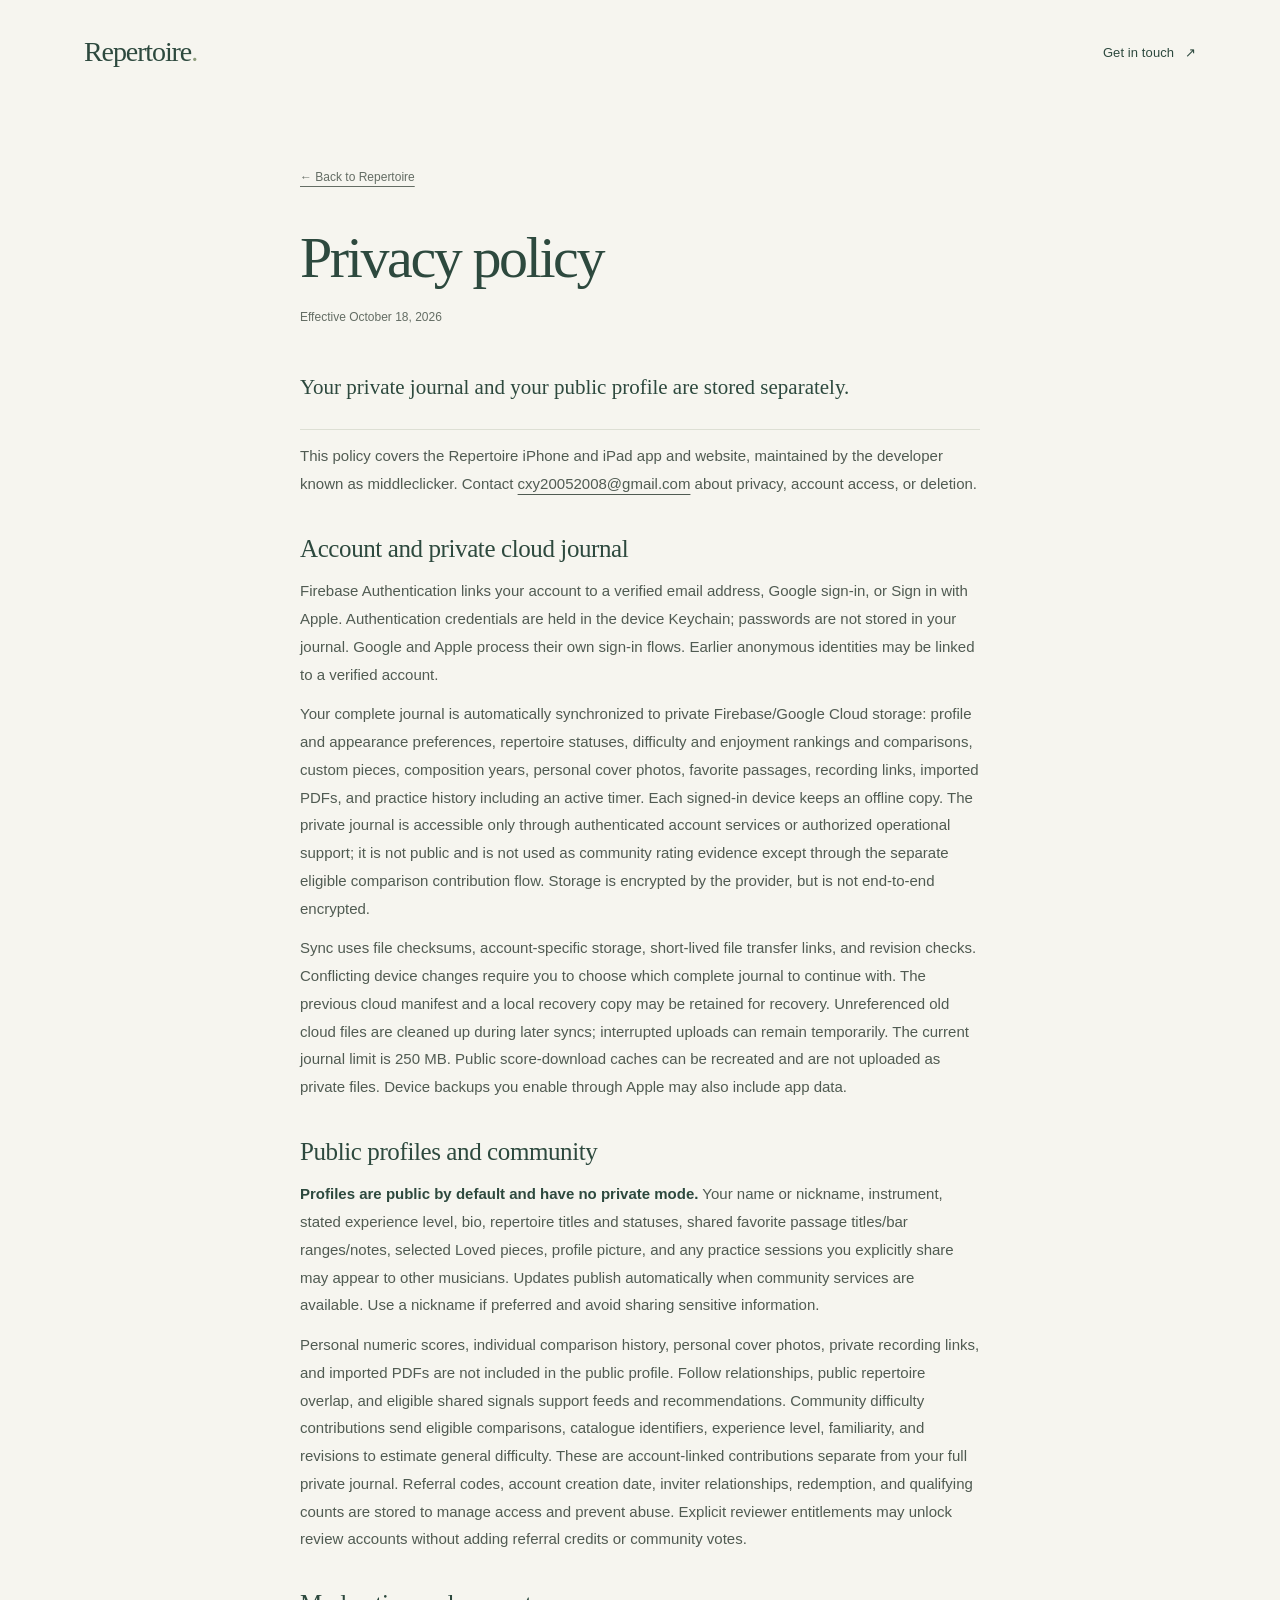
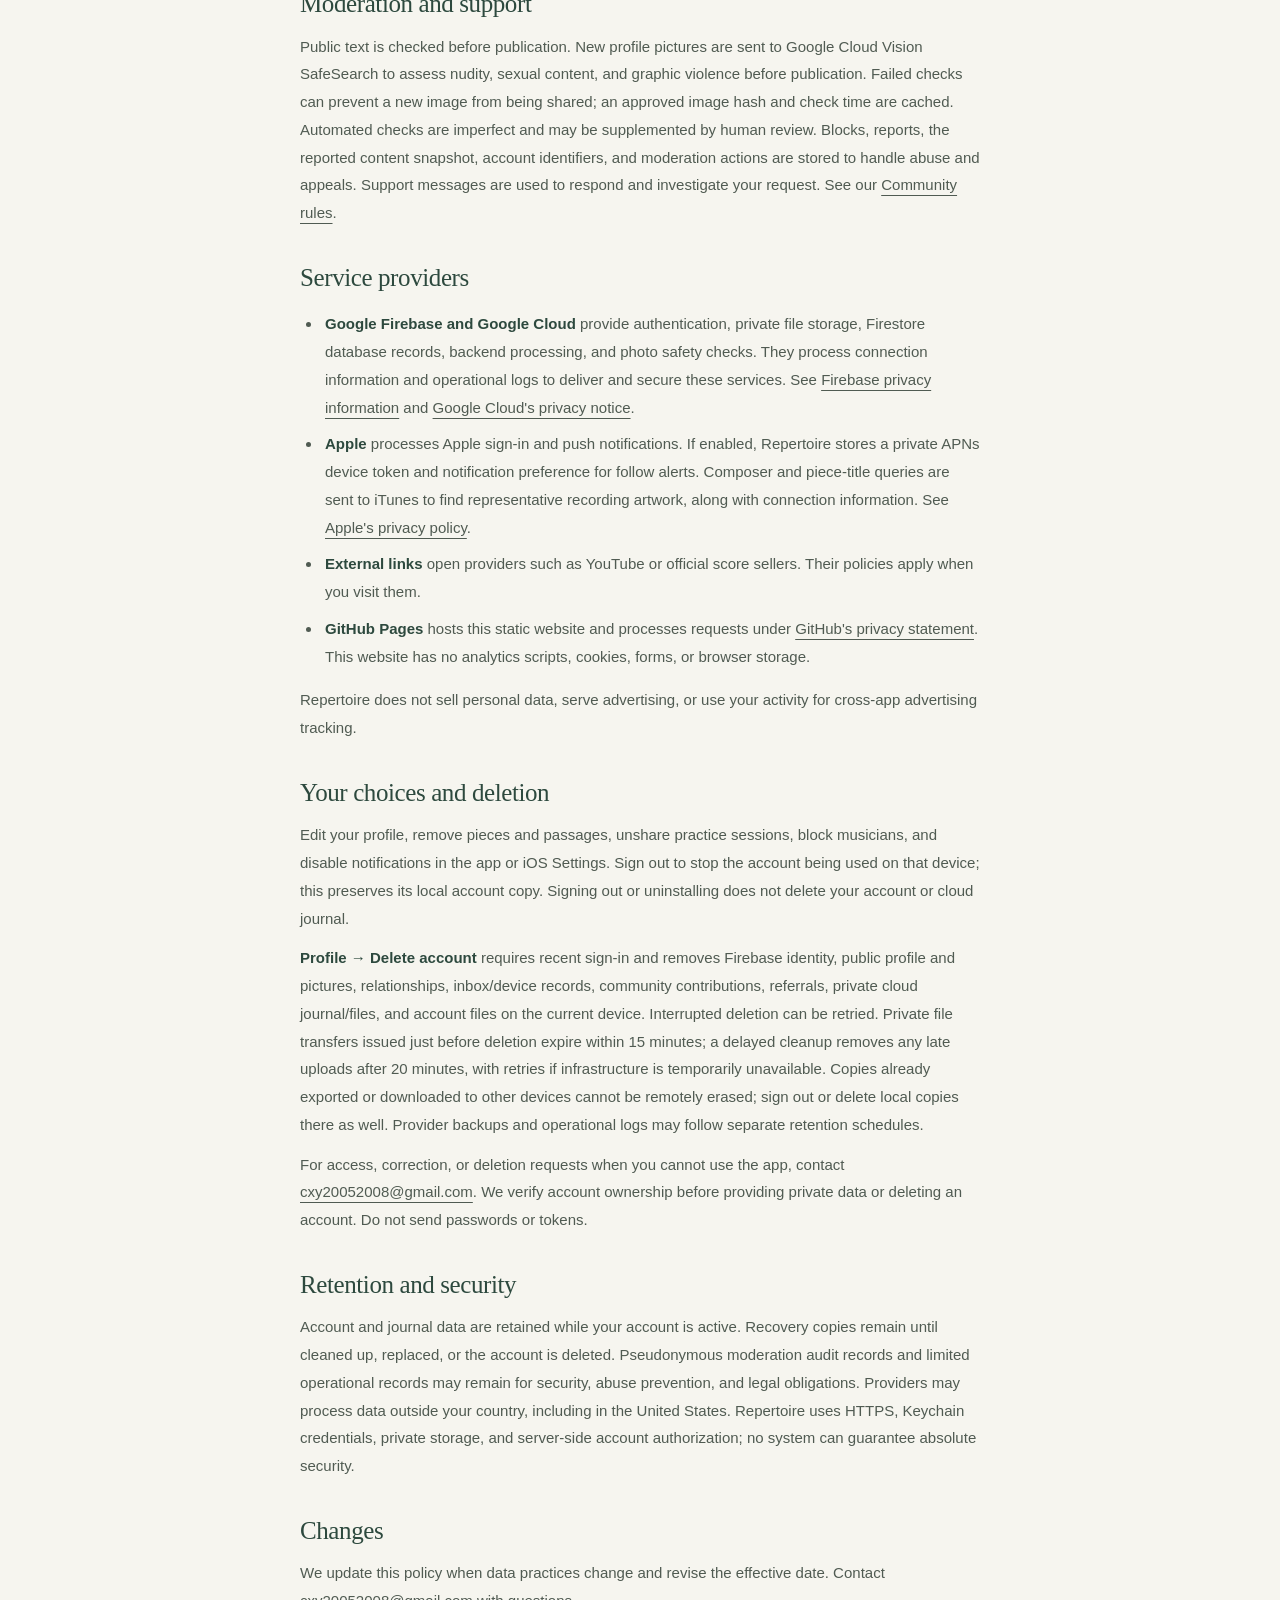
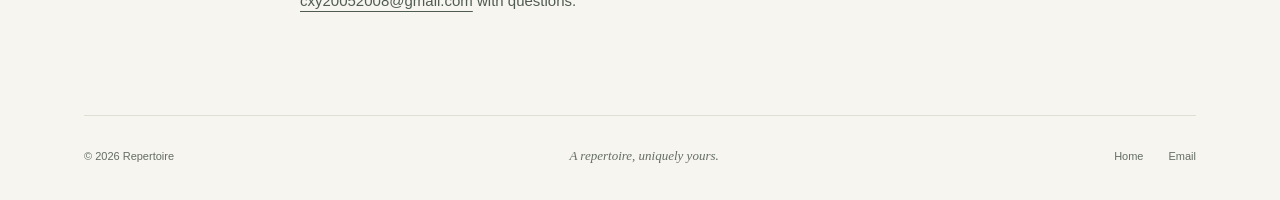
==== commit 5c64729f: "Publish sync privacy policy, terms, community rules and support" ====
--- a/privacy/index.html
+++ b/privacy/index.html
@@ -5,7 +5,7 @@
   <meta name="viewport" content="width=device-width, initial-scale=1">
   <meta name="theme-color" content="#f6f5ef">
   <title>Privacy policy — Repertoire</title>
-  <meta name="description" content="How Repertoire handles your account, repertoire, public profile, community contributions, and account deletion.">
+  <meta name="description" content="How Repertoire handles your repertoire, public profile, community contributions, and privacy choices.">
   <link rel="icon" type="image/png" href="../assets/app-icon.png">
   <link rel="stylesheet" href="../styles.css">
 </head>
@@ -14,55 +14,19 @@
   <div class="page">
     <header class="site-header">
       <a class="wordmark" href="../" aria-label="Repertoire home">Repertoire<span aria-hidden="true">.</span></a>
-      <a class="quiet-link" href="https://github.com/middleclicker/RepertoirePublic/issues">Get in touch <span aria-hidden="true">↗</span></a>
+      <a class="quiet-link" href="mailto:cxy20052008@gmail.com">Get in touch <span aria-hidden="true">↗</span></a>
     </header>
     <main id="main" class="policy">
       <a class="back-link" href="../">← Back to Repertoire</a>
       <h1>Privacy policy</h1>
-      <p class="updated">Effective October 18, 2026</p>
-      <p class="summary">Your musical life is personal. Here’s what stays on your device, what’s shared, and how to manage it.</p>
-      <p>This policy covers the Repertoire iPhone and iPad app and this website, maintained by the developer at <a href="https://github.com/middleclicker">middleclicker</a>.</p>
-
-      <h2>Your account</h2>
-      <p>Repertoire asks you to register or sign in. You can use an email address and password, Sign in with Apple, or Google sign-in, and you can link Apple or Google to your account from <strong>Profile → Account</strong>. Firebase sends a verification email for email registrations and handles password reset emails. Community features require a verified email address. Earlier anonymous accounts are linked in place when you register, so they keep their profile, follows, contributions, and referral credit.</p>
-      <p>The service stores your account identifier, email address, linked sign-in providers, email verification status, and account creation date. Your email address and password are never shown on your public profile. Passwords and Apple or Google sign-in tokens are not saved in your journal; refresh credentials and limited account details, such as your opaque Apple user ID, are kept in the device Keychain. Signing out removes this device’s push registration from your account.</p>
-
-      <h2>On your device</h2>
-      <p>Repertoire saves your journal on your device: your pieces and their status, personal difficulty and enjoyment ratings, comparison history, practice history, imported PDFs, favorite excerpts, profile preferences, and appearance settings. Each account has its own separate journal on the device, and signing out keeps it for when you sign in again. Your full journal is not uploaded or synced across devices by Repertoire. Device backups you enable through Apple may include app data.</p>
-
-      <h2>Public profiles and community features</h2>
-      <p><strong>Profiles are public by default.</strong> When the online service is configured, completing setup or using an existing journal publishes your name or nickname, instrument, experience level, bio, saved piece titles and statuses, favorite excerpt bar ranges and notes, and selected Loved pieces. Updates are shared automatically. There is no private-profile switch. Avoid putting sensitive information in your profile or excerpt notes.</p>
-      <p>Personal numeric ratings, individual comparison history, and saved recording URLs are not included in your public profile. Follow relationships and repertoire overlap support feeds, musician suggestions, and recommendations. A new follow creates an Activity notification for the person you follow.</p>
-      <p>Community difficulty features can automatically send eligible piano comparisons, catalogue identifiers, your stated experience level, and answer revisions to the backend. These contributions are linked to your account identifier and used to estimate community difficulty. They are not shown on your public profile.</p>
-      <p>Where referral features are available, the service stores an account-linked referral code, account creation date, referral redemption and inviter relationship, and qualifying referral count to manage access and prevent abuse.</p>
-
-      <h2>Reports, blocks, and moderation</h2>
-      <p>You can report or block another musician from their profile. A report stores your account identifier, the reported account, the reason and any details you add, and a copy of their public profile at that moment. Reports are reviewed by the developer and are never shown to the person you reported. Blocks are stored on the server and hide each account from the other; you can see and remove your blocks in <strong>Profile → Settings → Blocked musicians</strong>.</p>
-      <p>Authorized administrators can look up accounts by email or identifier, review reports, hide or restore public profiles, suspend accounts, and permanently delete accounts that break the rules. Each action is recorded in a private audit log with the operator’s reason. Administrators cannot see your on-device journal.</p>
-
-      <h2>Online services</h2>
-      <ul>
-        <li><strong>Google Firebase</strong> provides account authentication, verification and password reset emails, database storage, and backend processing. Service providers also process connection information, such as IP addresses and operational logs, to deliver and secure the service. See <a href="https://firebase.google.com/support/privacy">Firebase’s privacy information</a>.</li>
-        <li><strong>Apple</strong> handles Sign in with Apple if you choose it, and may share a private relay email address instead of your own. Apple also receives composer and piece-title searches for representative album artwork through iTunes, along with the connection information needed to serve searches and images. If you enable push notifications, Repertoire stores an APNs device token and notification preference to send follow alerts. See <a href="https://www.apple.com/legal/privacy/">Apple’s privacy policy</a>.</li>
-        <li><strong>Google</strong> handles Google sign-in if you choose it and shares your account’s email address with Repertoire. See <a href="https://policies.google.com/privacy">Google’s privacy policy</a>.</li>
-        <li><strong>External recording links</strong> open the provider you choose, such as YouTube. That provider’s privacy policy applies when you visit it.</li>
-      </ul>
-      <p>Repertoire does not include advertising or third-party behavioral analytics, sell your personal data, or use your activity for cross-app advertising tracking.</p>
-
-      <h2>Your choices and deletion</h2>
-      <p>Edit your profile and remove individual pieces or excerpts in the app. Disable notifications in iOS Settings. Sign out from <strong>Profile → Account</strong>.</p>
-      <p>Use <strong>Profile → Delete account</strong> to permanently delete your account. After you confirm with your password, Apple, or Google, Repertoire deletes your sign-in identity, public profile, incoming and outgoing follows, notification inbox, registered push devices, blocks and reports, community difficulty contributions, and referral code and credits, then erases that account’s journal and settings on this device. For Sign in with Apple, the app also revokes Repertoire’s access with Apple. If deletion is interrupted, you can retry it. Registering again starts a new account.</p>
-      <p>Removing the app alone does not delete your account or server data. Deletion cannot erase files you exported or copies on other devices. Moderation audit entries keep the account identifier and the reason for any action taken, without your profile content.</p>
-      <p>For access or correction requests, or if you can no longer access the app to delete your account, email <a href="mailto:cxy20052008@gmail.com">cxy20052008@gmail.com</a>. We may need information to locate your records and verify that they are yours. Do not send passwords or authentication tokens.</p>
-
-      <h2>Retention and security</h2>
-      <p>Local data remains until you remove it or delete your account. Server records are retained to operate community features, maintain the integrity of contributions and referrals, and prevent abuse, until you delete your account or an administrator removes them. There is no single automatic deletion period for all server data. Providers’ logs and backups may follow their own retention schedules. Services may process data outside your country.</p>
-      <p>Repertoire uses HTTPS for online requests, device Keychain storage for credentials, and authenticated backend access. Sensitive actions such as account deletion require a recent sign-in. No storage or transmission method can guarantee absolute security.</p>
-
-      <h2>This website and contact</h2>
-      <p>This website uses no analytics scripts, forms, cookies, or browser storage. GitHub Pages hosts it and may process IP addresses and request information under the <a href="https://docs.github.com/en/site-policy/privacy-policies/github-general-privacy-statement">GitHub Privacy Statement</a>. If you contact us, we use your message and contact information to respond and handle your request.</p>
-      <p>For privacy questions or support, email <a href="mailto:cxy20052008@gmail.com">cxy20052008@gmail.com</a> or visit the <a href="https://github.com/middleclicker/RepertoirePublic/issues">issue page</a>. Issues are public; use email for personal information or privacy requests.</p>
-      <p>We will update this page when our data practices change and revise the effective date above.</p>
+<p class="updated">Effective October 18, 2026</p><p class="summary">Your private journal and your public profile are stored separately.</p>
+<p>This policy covers the Repertoire iPhone and iPad app and website, maintained by the developer known as middleclicker. Contact <a href="mailto:cxy20052008@gmail.com">cxy20052008@gmail.com</a> about privacy, account access, or deletion.</p>
+<h2>Account and private cloud journal</h2><p>Firebase Authentication links your account to a verified email address, Google sign-in, or Sign in with Apple. Authentication credentials are held in the device Keychain; passwords are not stored in your journal. Google and Apple process their own sign-in flows. Earlier anonymous identities may be linked to a verified account.</p><p>Your complete journal is automatically synchronized to private Firebase/Google Cloud storage: profile and appearance preferences, repertoire statuses, difficulty and enjoyment rankings and comparisons, custom pieces, composition years, personal cover photos, favorite passages, recording links, imported PDFs, and practice history including an active timer. Each signed-in device keeps an offline copy. The private journal is accessible only through authenticated account services or authorized operational support; it is not public and is not used as community rating evidence except through the separate eligible comparison contribution flow. Storage is encrypted by the provider, but is not end-to-end encrypted.</p><p>Sync uses file checksums, account-specific storage, short-lived file transfer links, and revision checks. Conflicting device changes require you to choose which complete journal to continue with. The previous cloud manifest and a local recovery copy may be retained for recovery. Unreferenced old cloud files are cleaned up during later syncs; interrupted uploads can remain temporarily. The current journal limit is 250 MB. Public score-download caches can be recreated and are not uploaded as private files. Device backups you enable through Apple may also include app data.</p>
+<h2>Public profiles and community</h2><p><strong>Profiles are public by default and have no private mode.</strong> Your name or nickname, instrument, stated experience level, bio, repertoire titles and statuses, shared favorite passage titles/bar ranges/notes, selected Loved pieces, profile picture, and any practice sessions you explicitly share may appear to other musicians. Updates publish automatically when community services are available. Use a nickname if preferred and avoid sharing sensitive information.</p><p>Personal numeric scores, individual comparison history, personal cover photos, private recording links, and imported PDFs are not included in the public profile. Follow relationships, public repertoire overlap, and eligible shared signals support feeds and recommendations. Community difficulty contributions send eligible comparisons, catalogue identifiers, experience level, familiarity, and revisions to estimate general difficulty. These are account-linked contributions separate from your full private journal. Referral codes, account creation date, inviter relationships, redemption, and qualifying counts are stored to manage access and prevent abuse. Explicit reviewer entitlements may unlock review accounts without adding referral credits or community votes.</p>
+<h2>Moderation and support</h2><p>Public text is checked before publication. New profile pictures are sent to Google Cloud Vision SafeSearch to assess nudity, sexual content, and graphic violence before publication. Failed checks can prevent a new image from being shared; an approved image hash and check time are cached. Automated checks are imperfect and may be supplemented by human review. Blocks, reports, the reported content snapshot, account identifiers, and moderation actions are stored to handle abuse and appeals. Support messages are used to respond and investigate your request. See our <a href="../community/">Community rules</a>.</p>
+<h2>Service providers</h2><ul><li><strong>Google Firebase and Google Cloud</strong> provide authentication, private file storage, Firestore database records, backend processing, and photo safety checks. They process connection information and operational logs to deliver and secure these services. See <a href="https://firebase.google.com/support/privacy">Firebase privacy information</a> and <a href="https://cloud.google.com/terms/cloud-privacy-notice">Google Cloud's privacy notice</a>.</li><li><strong>Apple</strong> processes Apple sign-in and push notifications. If enabled, Repertoire stores a private APNs device token and notification preference for follow alerts. Composer and piece-title queries are sent to iTunes to find representative recording artwork, along with connection information. See <a href="https://www.apple.com/legal/privacy/">Apple's privacy policy</a>.</li><li><strong>External links</strong> open providers such as YouTube or official score sellers. Their policies apply when you visit them.</li><li><strong>GitHub Pages</strong> hosts this static website and processes requests under <a href="https://docs.github.com/en/site-policy/privacy-policies/github-general-privacy-statement">GitHub's privacy statement</a>. This website has no analytics scripts, cookies, forms, or browser storage.</li></ul><p>Repertoire does not sell personal data, serve advertising, or use your activity for cross-app advertising tracking.</p>
+<h2>Your choices and deletion</h2><p>Edit your profile, remove pieces and passages, unshare practice sessions, block musicians, and disable notifications in the app or iOS Settings. Sign out to stop the account being used on that device; this preserves its local account copy. Signing out or uninstalling does not delete your account or cloud journal.</p><p><strong>Profile → Delete account</strong> requires recent sign-in and removes Firebase identity, public profile and pictures, relationships, inbox/device records, community contributions, referrals, private cloud journal/files, and account files on the current device. Interrupted deletion can be retried. Private file transfers issued just before deletion expire within 15 minutes; a delayed cleanup removes any late uploads after 20 minutes, with retries if infrastructure is temporarily unavailable. Copies already exported or downloaded to other devices cannot be remotely erased; sign out or delete local copies there as well. Provider backups and operational logs may follow separate retention schedules.</p><p>For access, correction, or deletion requests when you cannot use the app, contact <a href="mailto:cxy20052008@gmail.com">cxy20052008@gmail.com</a>. We verify account ownership before providing private data or deleting an account. Do not send passwords or tokens.</p>
+<h2>Retention and security</h2><p>Account and journal data are retained while your account is active. Recovery copies remain until cleaned up, replaced, or the account is deleted. Pseudonymous moderation audit records and limited operational records may remain for security, abuse prevention, and legal obligations. Providers may process data outside your country, including in the United States. Repertoire uses HTTPS, Keychain credentials, private storage, and server-side account authorization; no system can guarantee absolute security.</p><h2>Changes</h2><p>We update this policy when data practices change and revise the effective date. Contact <a href="mailto:cxy20052008@gmail.com">cxy20052008@gmail.com</a> with questions.</p>
     </main>
     <footer class="site-footer">
       <span>© 2026 Repertoire</span>
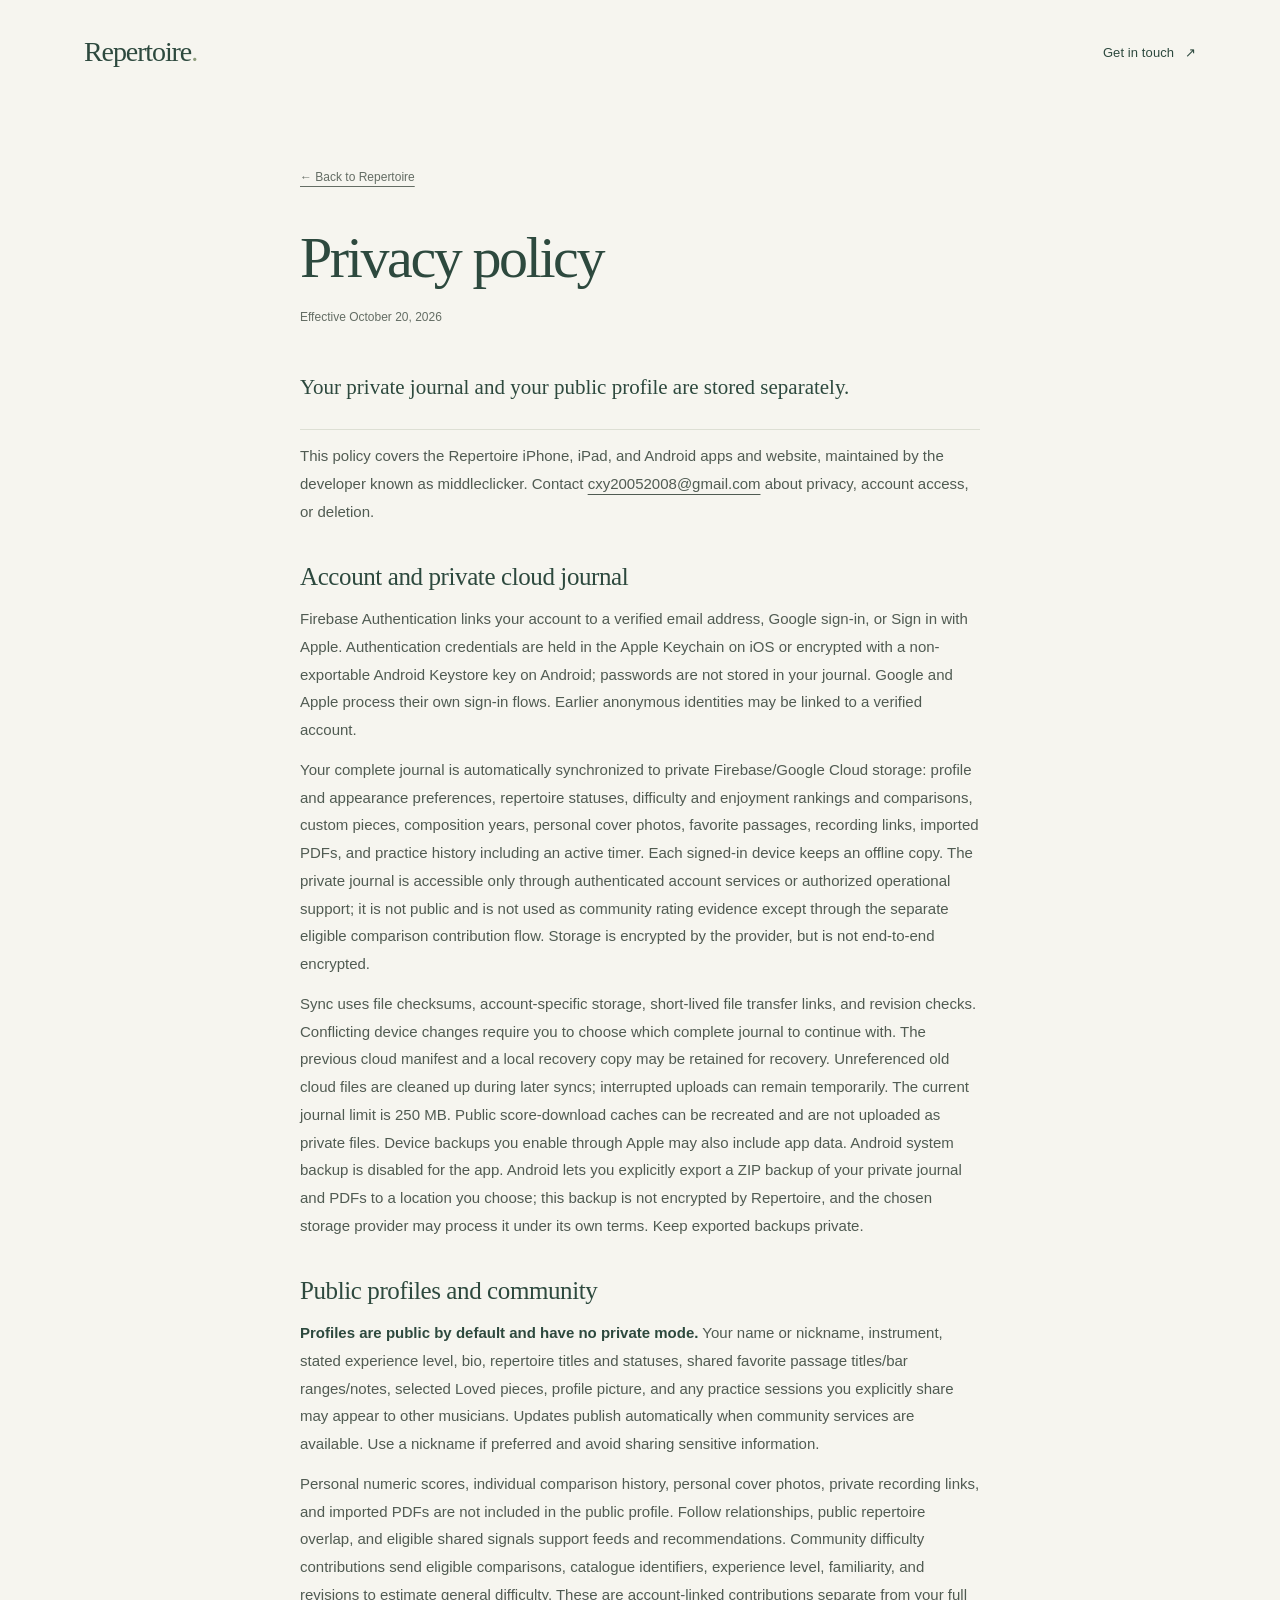
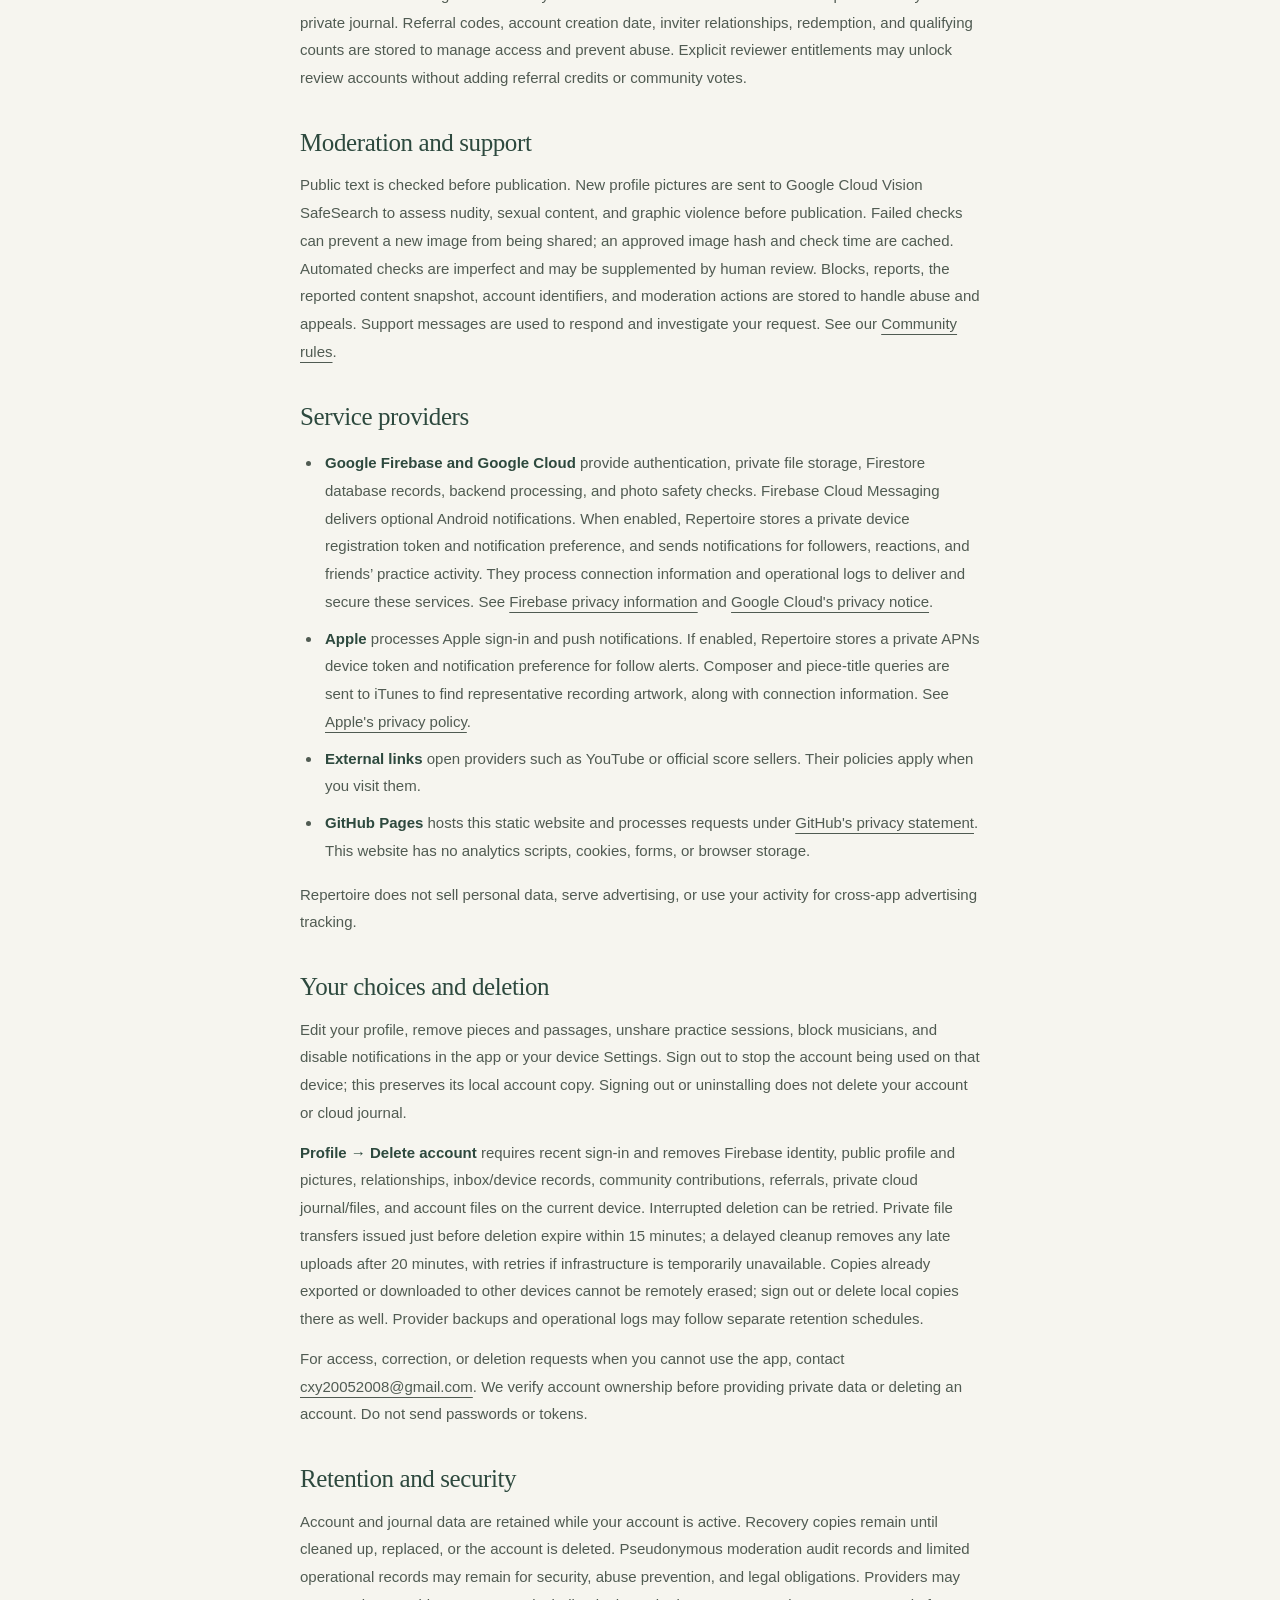
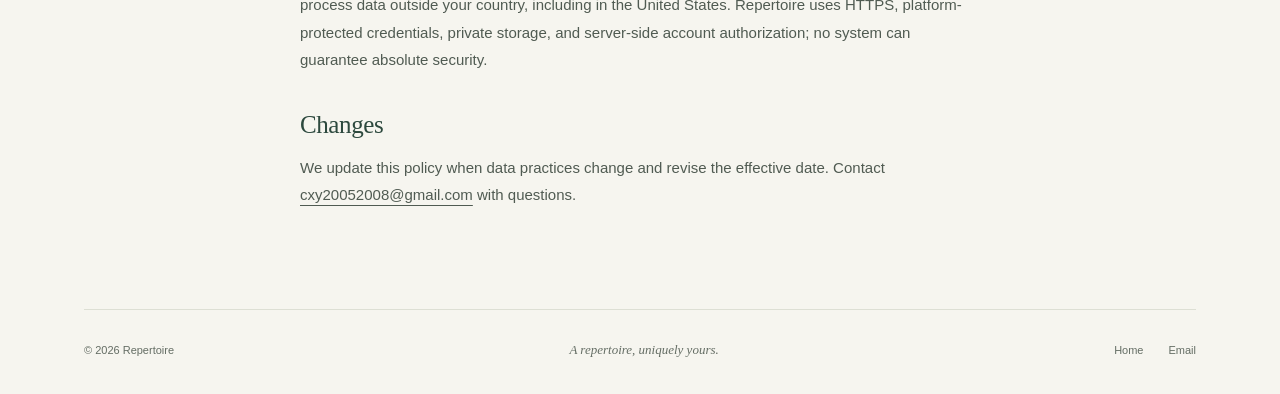
==== commit d830818f: "Document Android privacy, backup and account deletion behavior" ====
--- a/privacy/index.html
+++ b/privacy/index.html
@@ -19,14 +19,14 @@
     <main id="main" class="policy">
       <a class="back-link" href="../">← Back to Repertoire</a>
       <h1>Privacy policy</h1>
-<p class="updated">Effective October 18, 2026</p><p class="summary">Your private journal and your public profile are stored separately.</p>
-<p>This policy covers the Repertoire iPhone and iPad app and website, maintained by the developer known as middleclicker. Contact <a href="mailto:cxy20052008@gmail.com">cxy20052008@gmail.com</a> about privacy, account access, or deletion.</p>
-<h2>Account and private cloud journal</h2><p>Firebase Authentication links your account to a verified email address, Google sign-in, or Sign in with Apple. Authentication credentials are held in the device Keychain; passwords are not stored in your journal. Google and Apple process their own sign-in flows. Earlier anonymous identities may be linked to a verified account.</p><p>Your complete journal is automatically synchronized to private Firebase/Google Cloud storage: profile and appearance preferences, repertoire statuses, difficulty and enjoyment rankings and comparisons, custom pieces, composition years, personal cover photos, favorite passages, recording links, imported PDFs, and practice history including an active timer. Each signed-in device keeps an offline copy. The private journal is accessible only through authenticated account services or authorized operational support; it is not public and is not used as community rating evidence except through the separate eligible comparison contribution flow. Storage is encrypted by the provider, but is not end-to-end encrypted.</p><p>Sync uses file checksums, account-specific storage, short-lived file transfer links, and revision checks. Conflicting device changes require you to choose which complete journal to continue with. The previous cloud manifest and a local recovery copy may be retained for recovery. Unreferenced old cloud files are cleaned up during later syncs; interrupted uploads can remain temporarily. The current journal limit is 250 MB. Public score-download caches can be recreated and are not uploaded as private files. Device backups you enable through Apple may also include app data.</p>
+<p class="updated">Effective October 20, 2026</p><p class="summary">Your private journal and your public profile are stored separately.</p>
+<p>This policy covers the Repertoire iPhone, iPad, and Android apps and website, maintained by the developer known as middleclicker. Contact <a href="mailto:cxy20052008@gmail.com">cxy20052008@gmail.com</a> about privacy, account access, or deletion.</p>
+<h2>Account and private cloud journal</h2><p>Firebase Authentication links your account to a verified email address, Google sign-in, or Sign in with Apple. Authentication credentials are held in the Apple Keychain on iOS or encrypted with a non-exportable Android Keystore key on Android; passwords are not stored in your journal. Google and Apple process their own sign-in flows. Earlier anonymous identities may be linked to a verified account.</p><p>Your complete journal is automatically synchronized to private Firebase/Google Cloud storage: profile and appearance preferences, repertoire statuses, difficulty and enjoyment rankings and comparisons, custom pieces, composition years, personal cover photos, favorite passages, recording links, imported PDFs, and practice history including an active timer. Each signed-in device keeps an offline copy. The private journal is accessible only through authenticated account services or authorized operational support; it is not public and is not used as community rating evidence except through the separate eligible comparison contribution flow. Storage is encrypted by the provider, but is not end-to-end encrypted.</p><p>Sync uses file checksums, account-specific storage, short-lived file transfer links, and revision checks. Conflicting device changes require you to choose which complete journal to continue with. The previous cloud manifest and a local recovery copy may be retained for recovery. Unreferenced old cloud files are cleaned up during later syncs; interrupted uploads can remain temporarily. The current journal limit is 250 MB. Public score-download caches can be recreated and are not uploaded as private files. Device backups you enable through Apple may also include app data. Android system backup is disabled for the app. Android lets you explicitly export a ZIP backup of your private journal and PDFs to a location you choose; this backup is not encrypted by Repertoire, and the chosen storage provider may process it under its own terms. Keep exported backups private.</p>
 <h2>Public profiles and community</h2><p><strong>Profiles are public by default and have no private mode.</strong> Your name or nickname, instrument, stated experience level, bio, repertoire titles and statuses, shared favorite passage titles/bar ranges/notes, selected Loved pieces, profile picture, and any practice sessions you explicitly share may appear to other musicians. Updates publish automatically when community services are available. Use a nickname if preferred and avoid sharing sensitive information.</p><p>Personal numeric scores, individual comparison history, personal cover photos, private recording links, and imported PDFs are not included in the public profile. Follow relationships, public repertoire overlap, and eligible shared signals support feeds and recommendations. Community difficulty contributions send eligible comparisons, catalogue identifiers, experience level, familiarity, and revisions to estimate general difficulty. These are account-linked contributions separate from your full private journal. Referral codes, account creation date, inviter relationships, redemption, and qualifying counts are stored to manage access and prevent abuse. Explicit reviewer entitlements may unlock review accounts without adding referral credits or community votes.</p>
 <h2>Moderation and support</h2><p>Public text is checked before publication. New profile pictures are sent to Google Cloud Vision SafeSearch to assess nudity, sexual content, and graphic violence before publication. Failed checks can prevent a new image from being shared; an approved image hash and check time are cached. Automated checks are imperfect and may be supplemented by human review. Blocks, reports, the reported content snapshot, account identifiers, and moderation actions are stored to handle abuse and appeals. Support messages are used to respond and investigate your request. See our <a href="../community/">Community rules</a>.</p>
-<h2>Service providers</h2><ul><li><strong>Google Firebase and Google Cloud</strong> provide authentication, private file storage, Firestore database records, backend processing, and photo safety checks. They process connection information and operational logs to deliver and secure these services. See <a href="https://firebase.google.com/support/privacy">Firebase privacy information</a> and <a href="https://cloud.google.com/terms/cloud-privacy-notice">Google Cloud's privacy notice</a>.</li><li><strong>Apple</strong> processes Apple sign-in and push notifications. If enabled, Repertoire stores a private APNs device token and notification preference for follow alerts. Composer and piece-title queries are sent to iTunes to find representative recording artwork, along with connection information. See <a href="https://www.apple.com/legal/privacy/">Apple's privacy policy</a>.</li><li><strong>External links</strong> open providers such as YouTube or official score sellers. Their policies apply when you visit them.</li><li><strong>GitHub Pages</strong> hosts this static website and processes requests under <a href="https://docs.github.com/en/site-policy/privacy-policies/github-general-privacy-statement">GitHub's privacy statement</a>. This website has no analytics scripts, cookies, forms, or browser storage.</li></ul><p>Repertoire does not sell personal data, serve advertising, or use your activity for cross-app advertising tracking.</p>
-<h2>Your choices and deletion</h2><p>Edit your profile, remove pieces and passages, unshare practice sessions, block musicians, and disable notifications in the app or iOS Settings. Sign out to stop the account being used on that device; this preserves its local account copy. Signing out or uninstalling does not delete your account or cloud journal.</p><p><strong>Profile → Delete account</strong> requires recent sign-in and removes Firebase identity, public profile and pictures, relationships, inbox/device records, community contributions, referrals, private cloud journal/files, and account files on the current device. Interrupted deletion can be retried. Private file transfers issued just before deletion expire within 15 minutes; a delayed cleanup removes any late uploads after 20 minutes, with retries if infrastructure is temporarily unavailable. Copies already exported or downloaded to other devices cannot be remotely erased; sign out or delete local copies there as well. Provider backups and operational logs may follow separate retention schedules.</p><p>For access, correction, or deletion requests when you cannot use the app, contact <a href="mailto:cxy20052008@gmail.com">cxy20052008@gmail.com</a>. We verify account ownership before providing private data or deleting an account. Do not send passwords or tokens.</p>
-<h2>Retention and security</h2><p>Account and journal data are retained while your account is active. Recovery copies remain until cleaned up, replaced, or the account is deleted. Pseudonymous moderation audit records and limited operational records may remain for security, abuse prevention, and legal obligations. Providers may process data outside your country, including in the United States. Repertoire uses HTTPS, Keychain credentials, private storage, and server-side account authorization; no system can guarantee absolute security.</p><h2>Changes</h2><p>We update this policy when data practices change and revise the effective date. Contact <a href="mailto:cxy20052008@gmail.com">cxy20052008@gmail.com</a> with questions.</p>
+<h2>Service providers</h2><ul><li><strong>Google Firebase and Google Cloud</strong> provide authentication, private file storage, Firestore database records, backend processing, and photo safety checks. Firebase Cloud Messaging delivers optional Android notifications. When enabled, Repertoire stores a private device registration token and notification preference, and sends notifications for followers, reactions, and friends’ practice activity. They process connection information and operational logs to deliver and secure these services. See <a href="https://firebase.google.com/support/privacy">Firebase privacy information</a> and <a href="https://cloud.google.com/terms/cloud-privacy-notice">Google Cloud's privacy notice</a>.</li><li><strong>Apple</strong> processes Apple sign-in and push notifications. If enabled, Repertoire stores a private APNs device token and notification preference for follow alerts. Composer and piece-title queries are sent to iTunes to find representative recording artwork, along with connection information. See <a href="https://www.apple.com/legal/privacy/">Apple's privacy policy</a>.</li><li><strong>External links</strong> open providers such as YouTube or official score sellers. Their policies apply when you visit them.</li><li><strong>GitHub Pages</strong> hosts this static website and processes requests under <a href="https://docs.github.com/en/site-policy/privacy-policies/github-general-privacy-statement">GitHub's privacy statement</a>. This website has no analytics scripts, cookies, forms, or browser storage.</li></ul><p>Repertoire does not sell personal data, serve advertising, or use your activity for cross-app advertising tracking.</p>
+<h2>Your choices and deletion</h2><p>Edit your profile, remove pieces and passages, unshare practice sessions, block musicians, and disable notifications in the app or your device Settings. Sign out to stop the account being used on that device; this preserves its local account copy. Signing out or uninstalling does not delete your account or cloud journal.</p><p><strong>Profile → Delete account</strong> requires recent sign-in and removes Firebase identity, public profile and pictures, relationships, inbox/device records, community contributions, referrals, private cloud journal/files, and account files on the current device. Interrupted deletion can be retried. Private file transfers issued just before deletion expire within 15 minutes; a delayed cleanup removes any late uploads after 20 minutes, with retries if infrastructure is temporarily unavailable. Copies already exported or downloaded to other devices cannot be remotely erased; sign out or delete local copies there as well. Provider backups and operational logs may follow separate retention schedules.</p><p>For access, correction, or deletion requests when you cannot use the app, contact <a href="mailto:cxy20052008@gmail.com">cxy20052008@gmail.com</a>. We verify account ownership before providing private data or deleting an account. Do not send passwords or tokens.</p>
+<h2>Retention and security</h2><p>Account and journal data are retained while your account is active. Recovery copies remain until cleaned up, replaced, or the account is deleted. Pseudonymous moderation audit records and limited operational records may remain for security, abuse prevention, and legal obligations. Providers may process data outside your country, including in the United States. Repertoire uses HTTPS, platform-protected credentials, private storage, and server-side account authorization; no system can guarantee absolute security.</p><h2>Changes</h2><p>We update this policy when data practices change and revise the effective date. Contact <a href="mailto:cxy20052008@gmail.com">cxy20052008@gmail.com</a> with questions.</p>
     </main>
     <footer class="site-footer">
       <span>© 2026 Repertoire</span>
